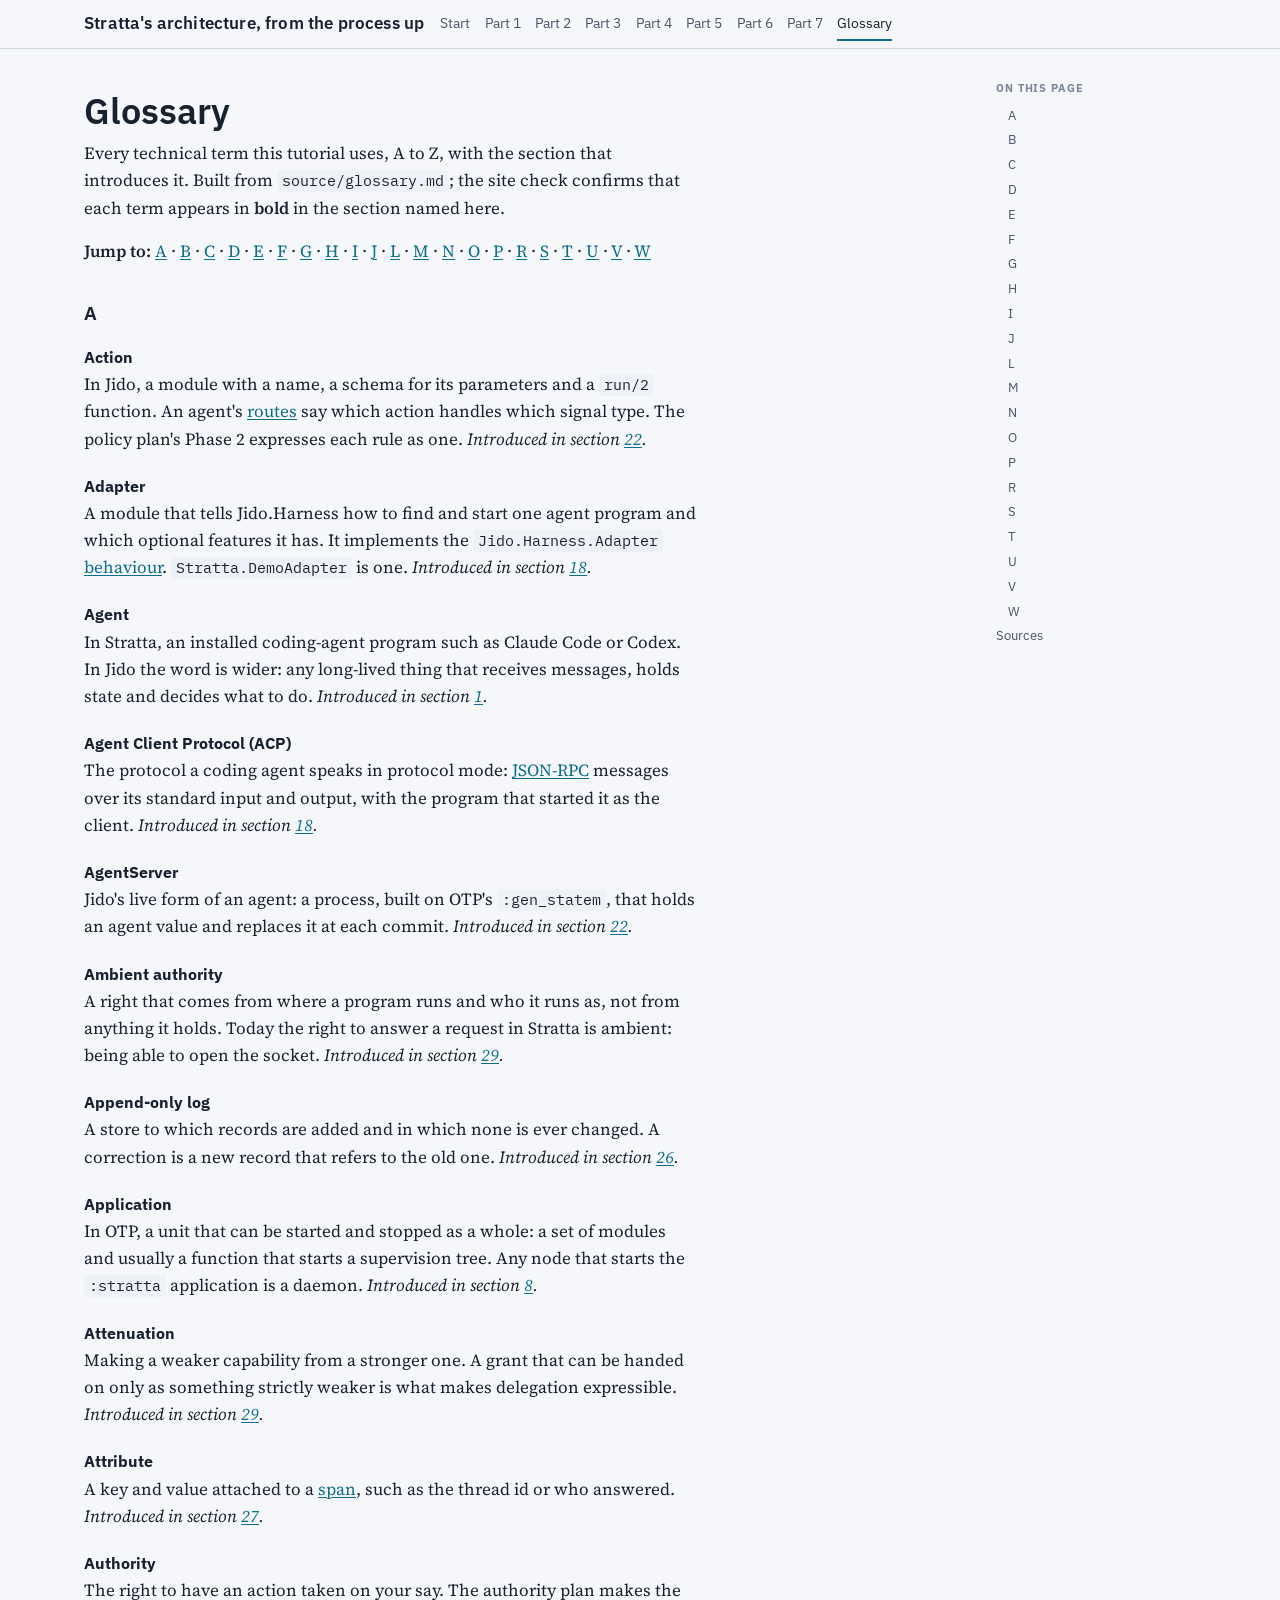
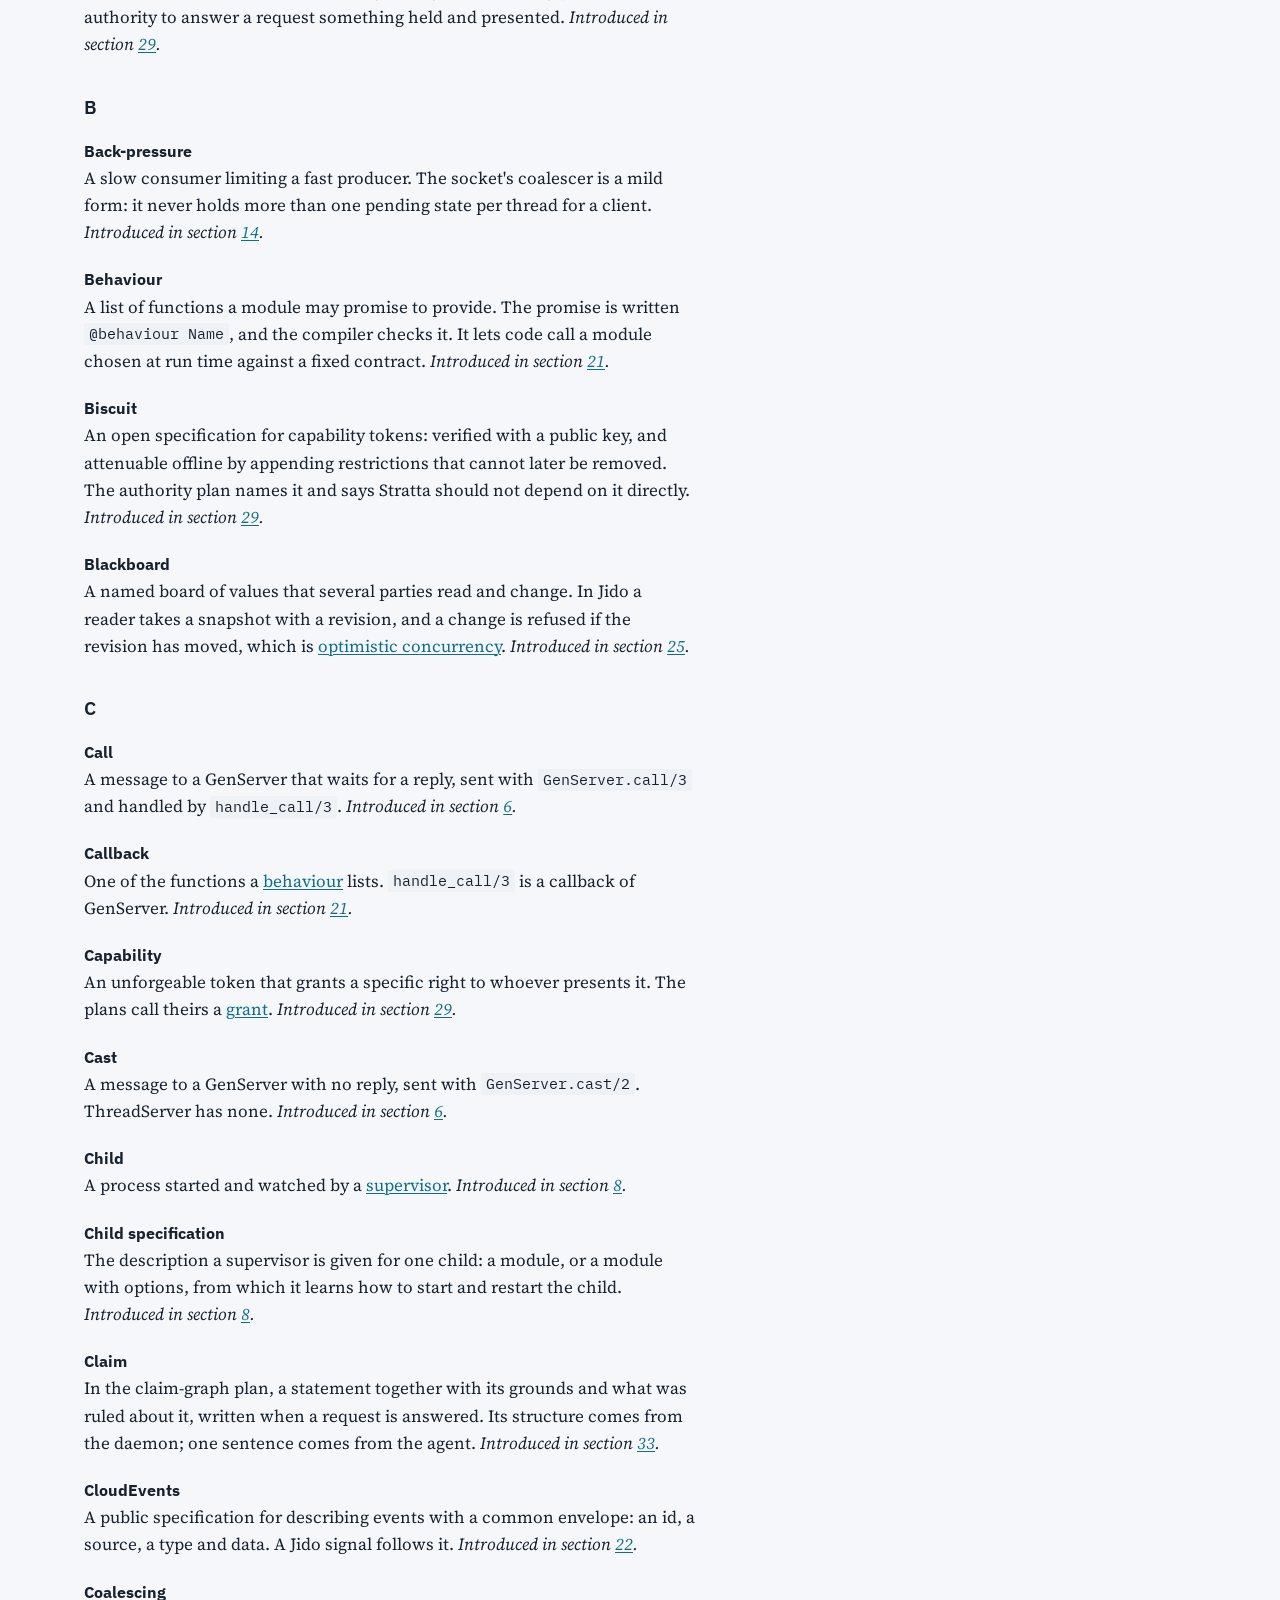
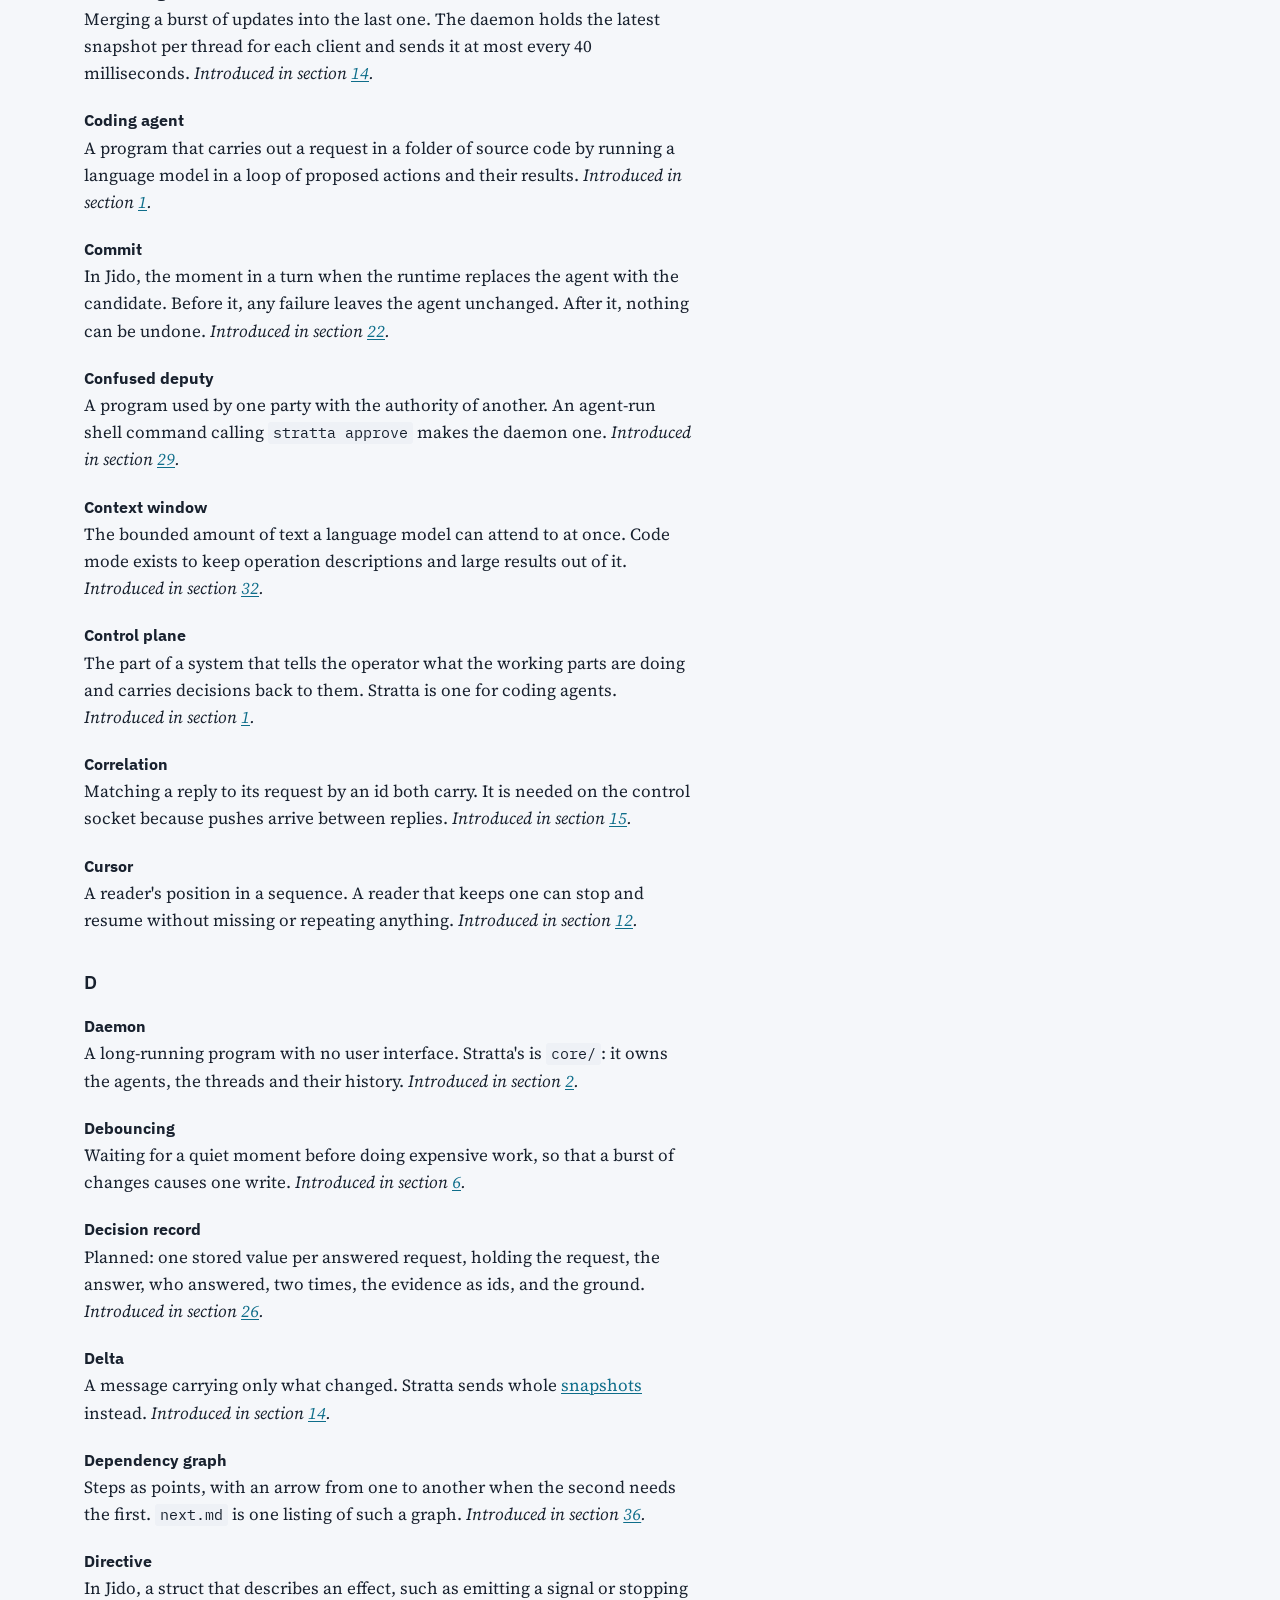
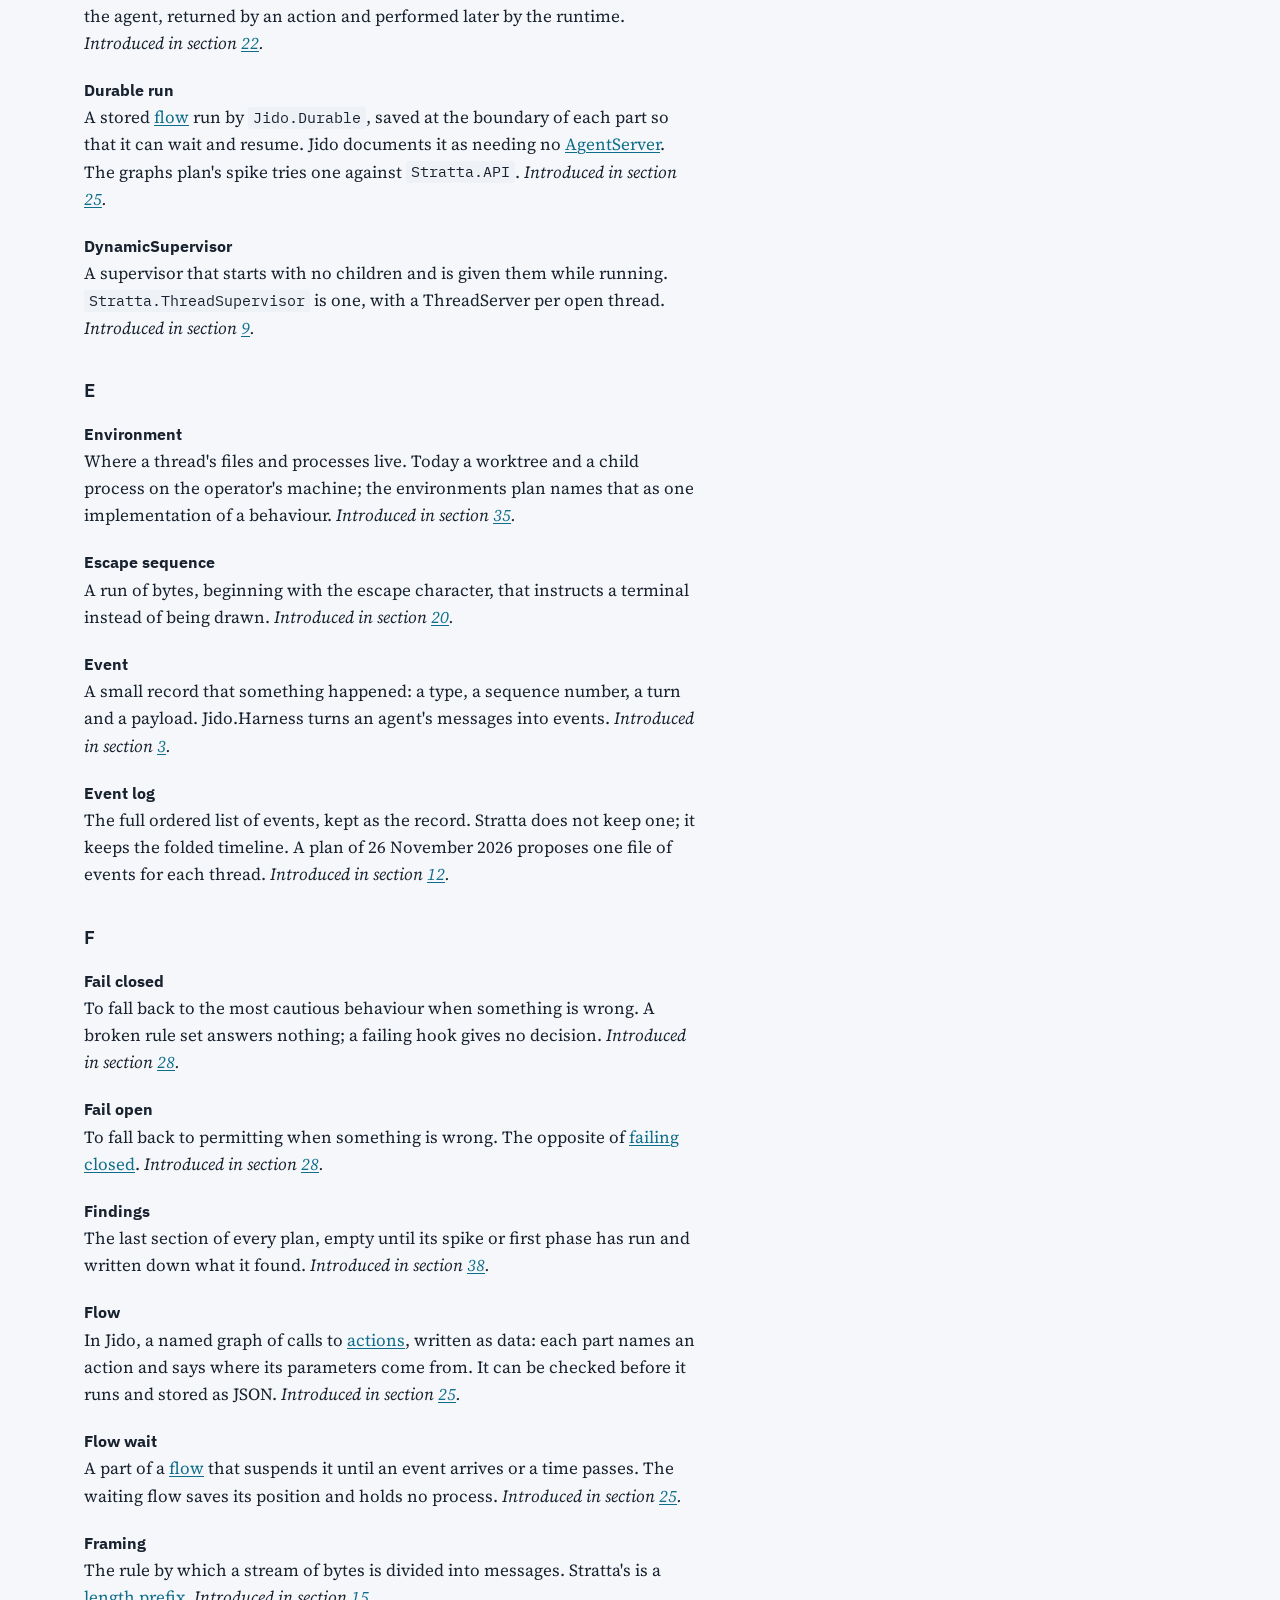
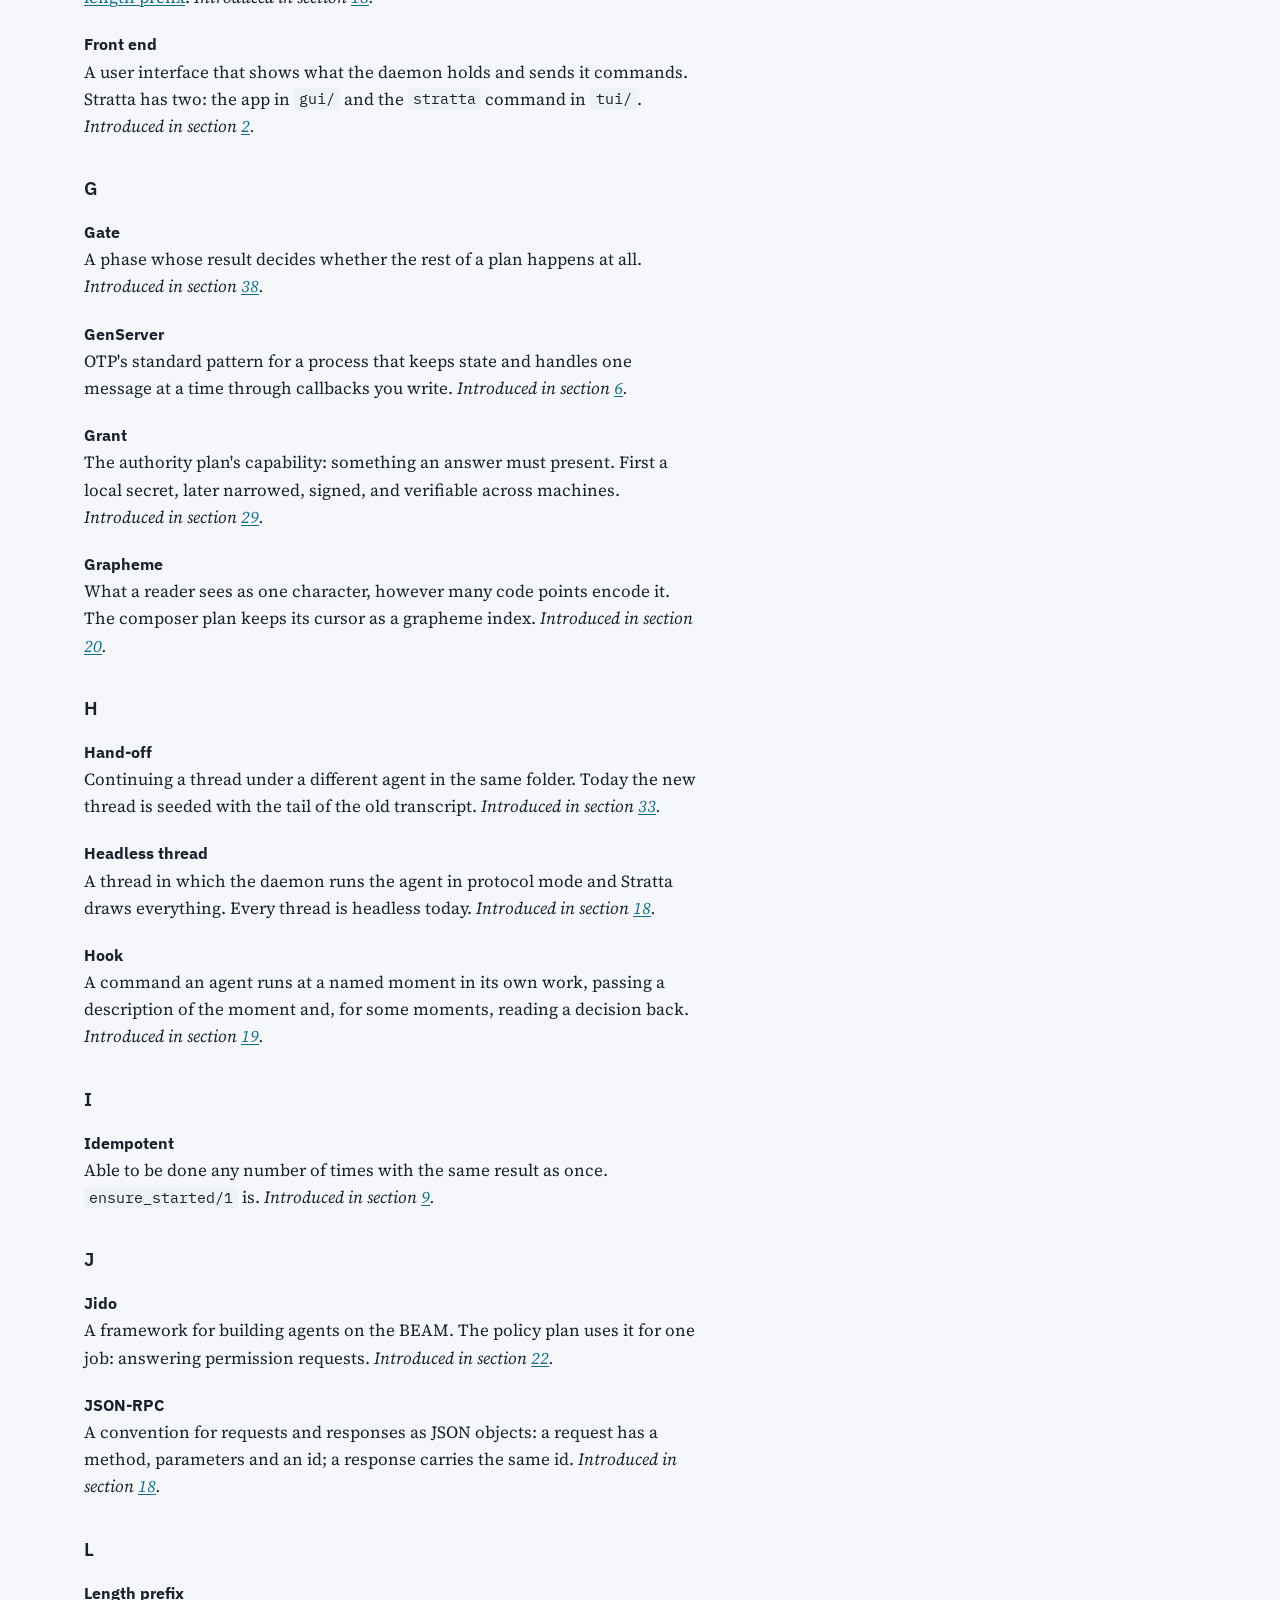
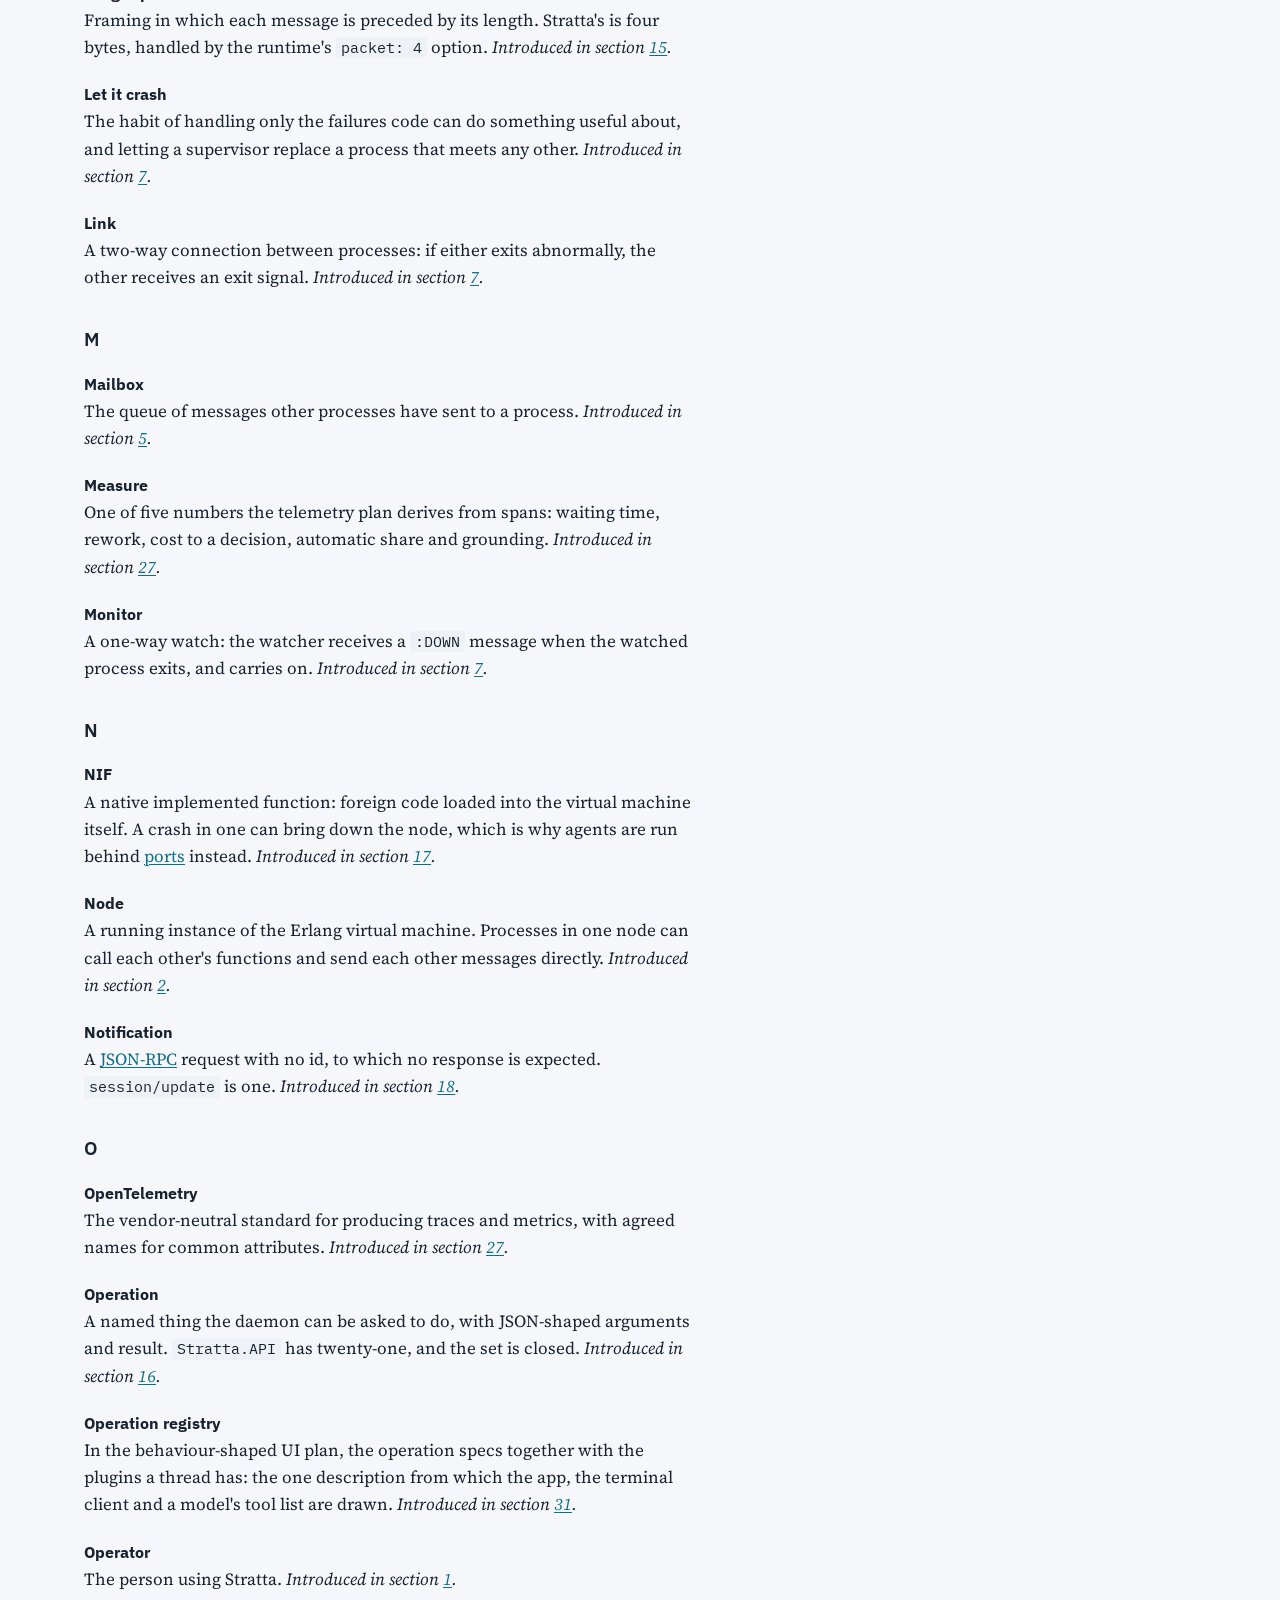
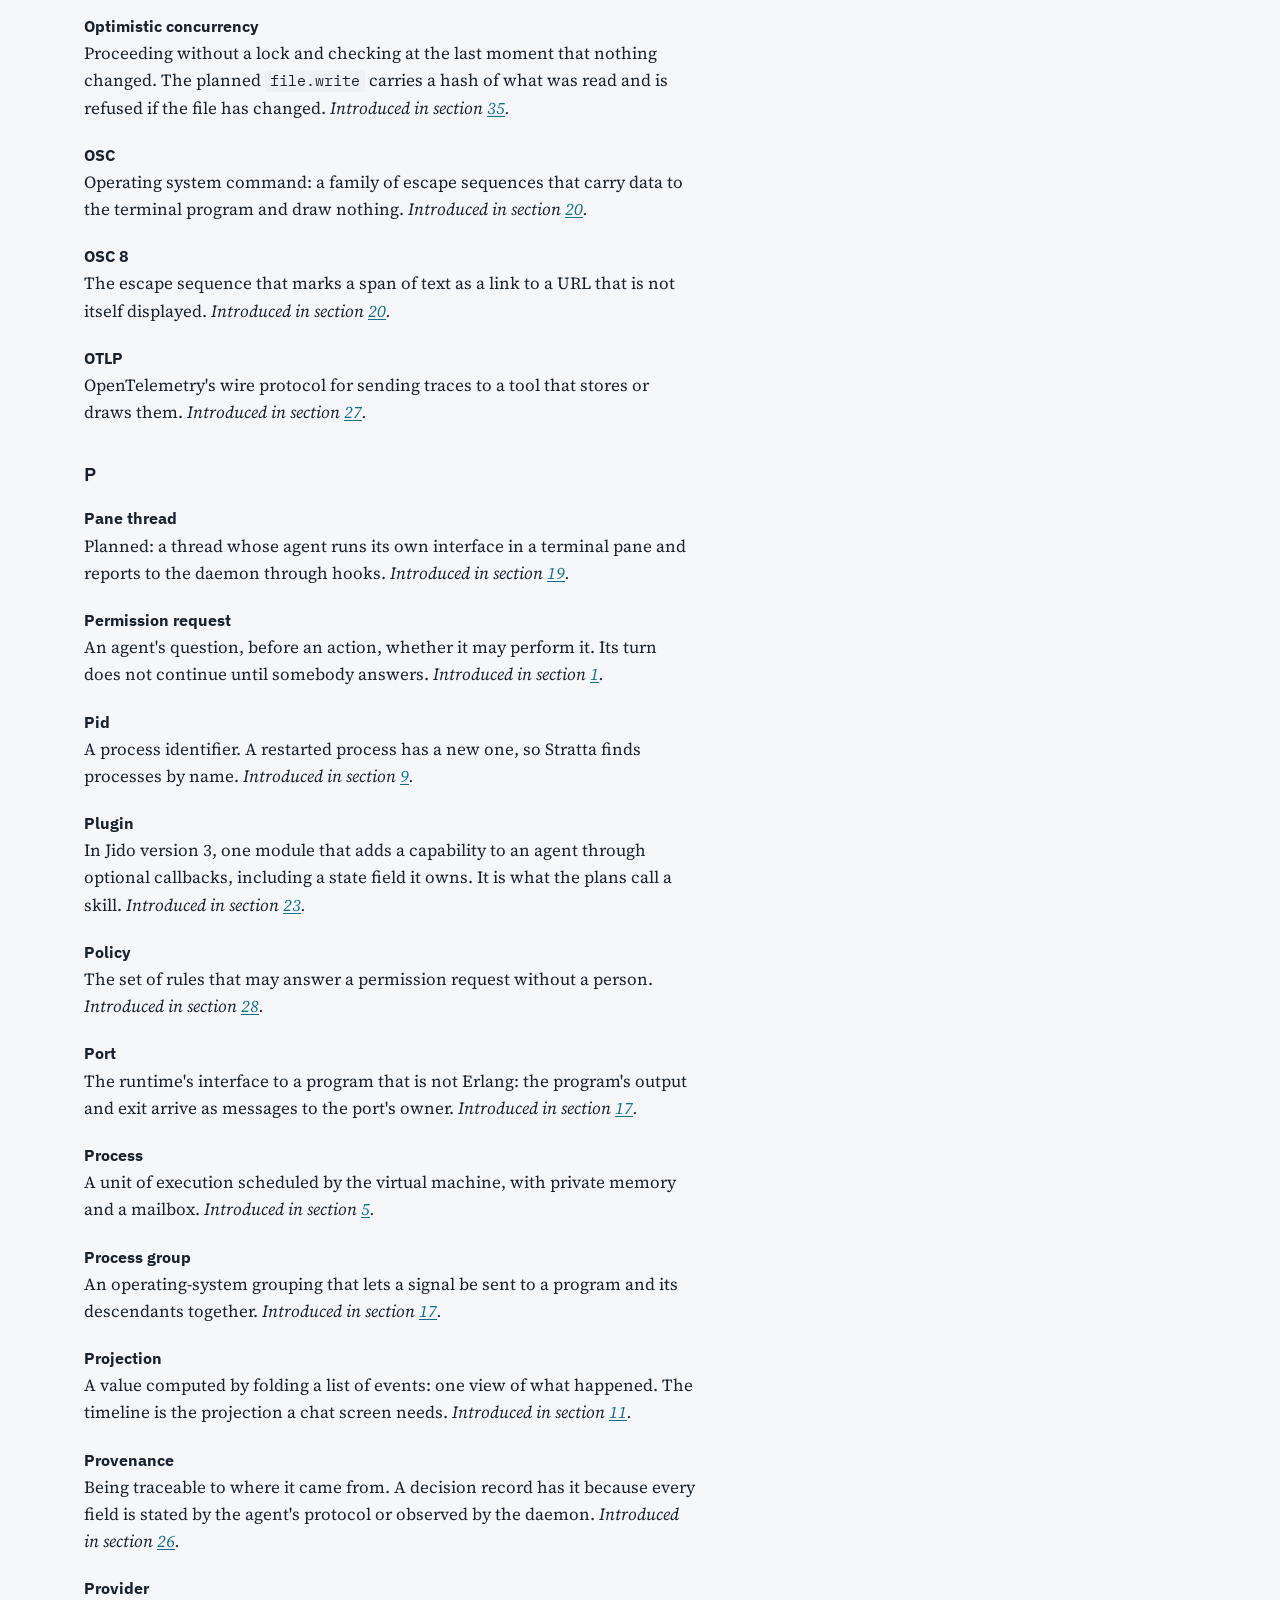
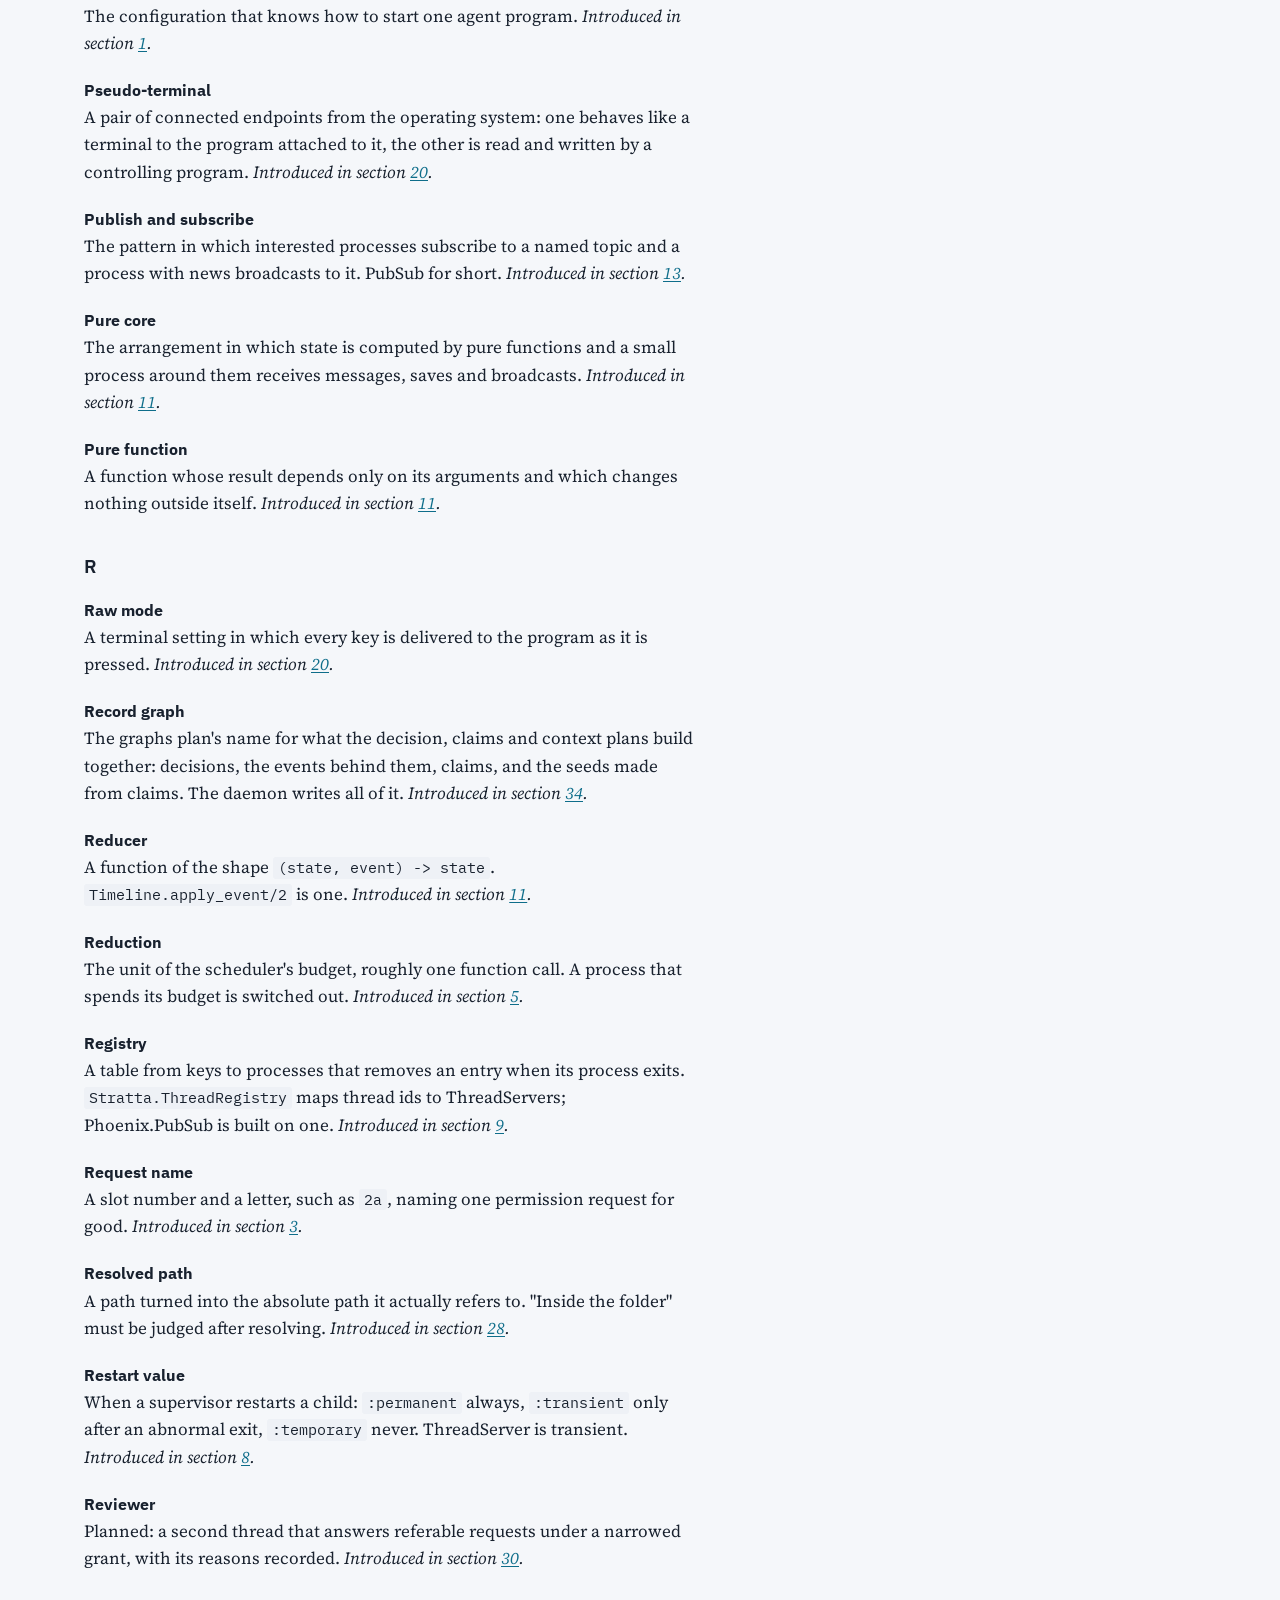
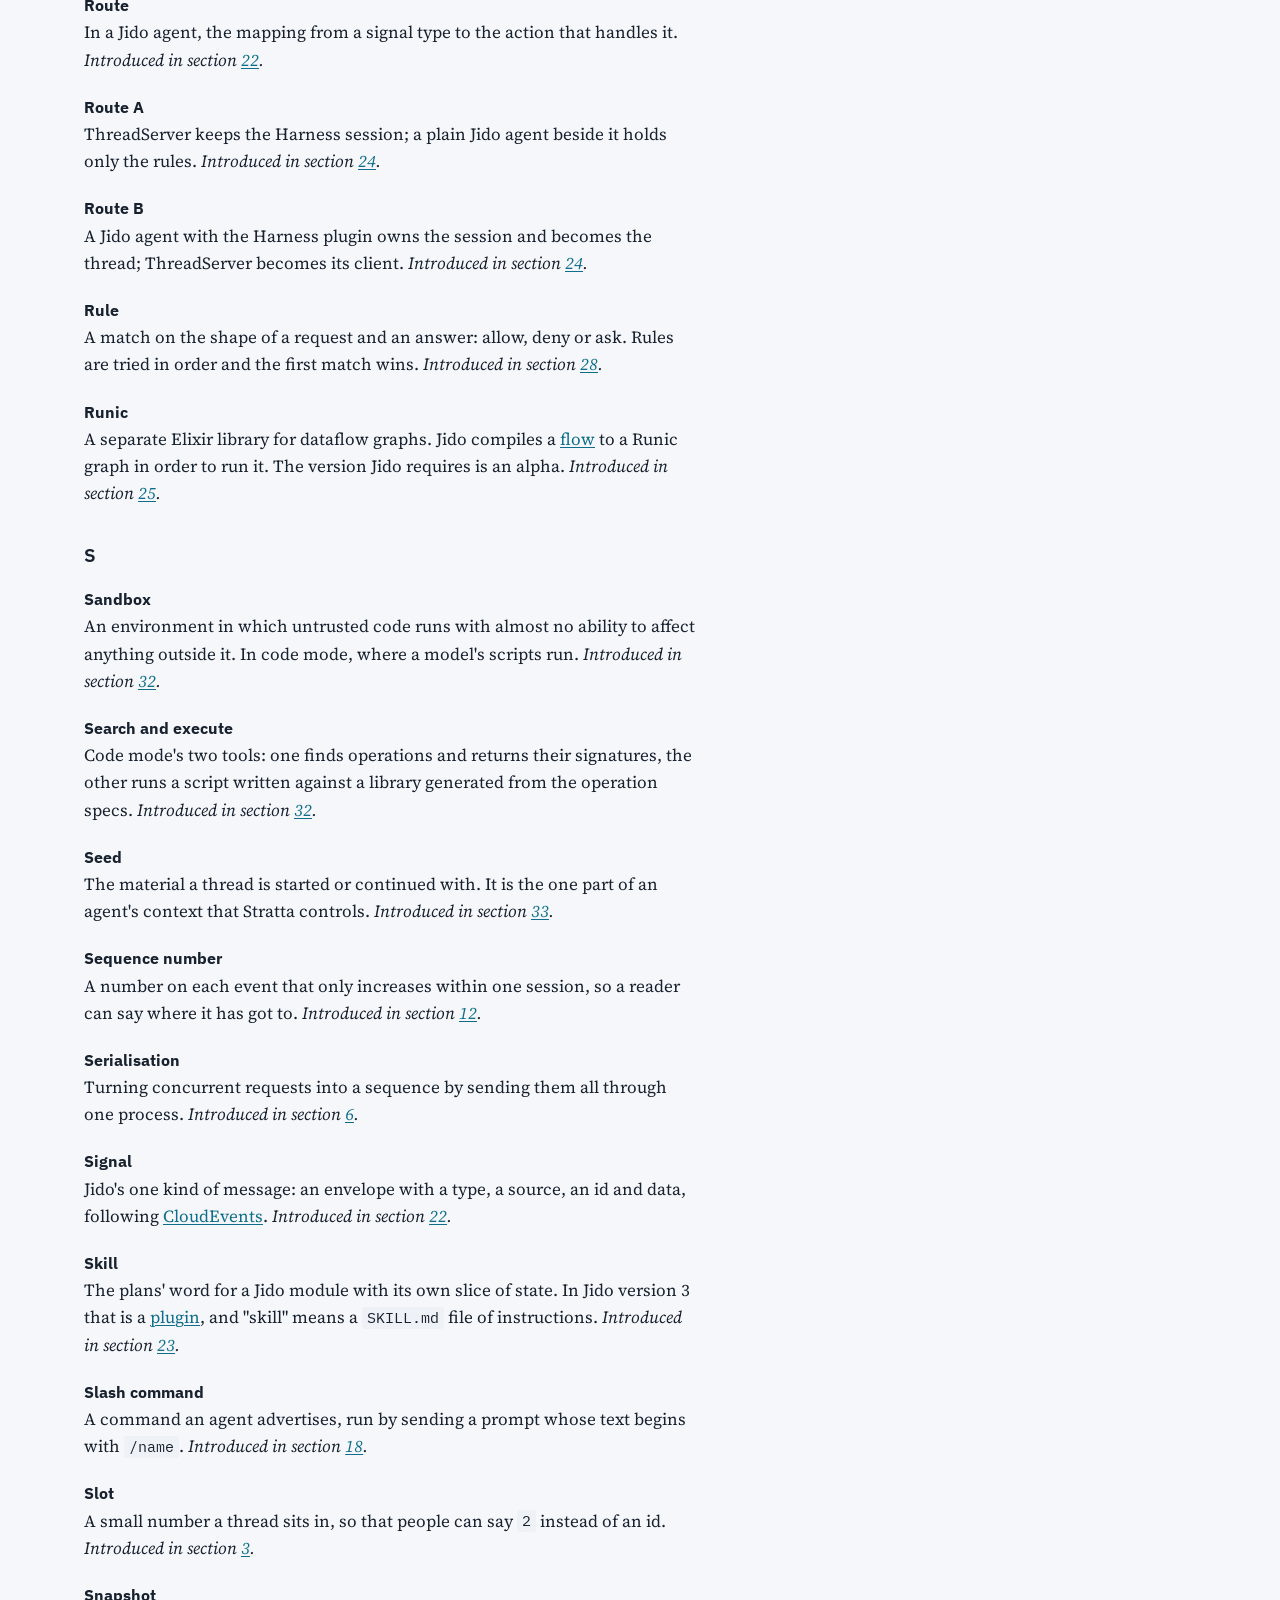
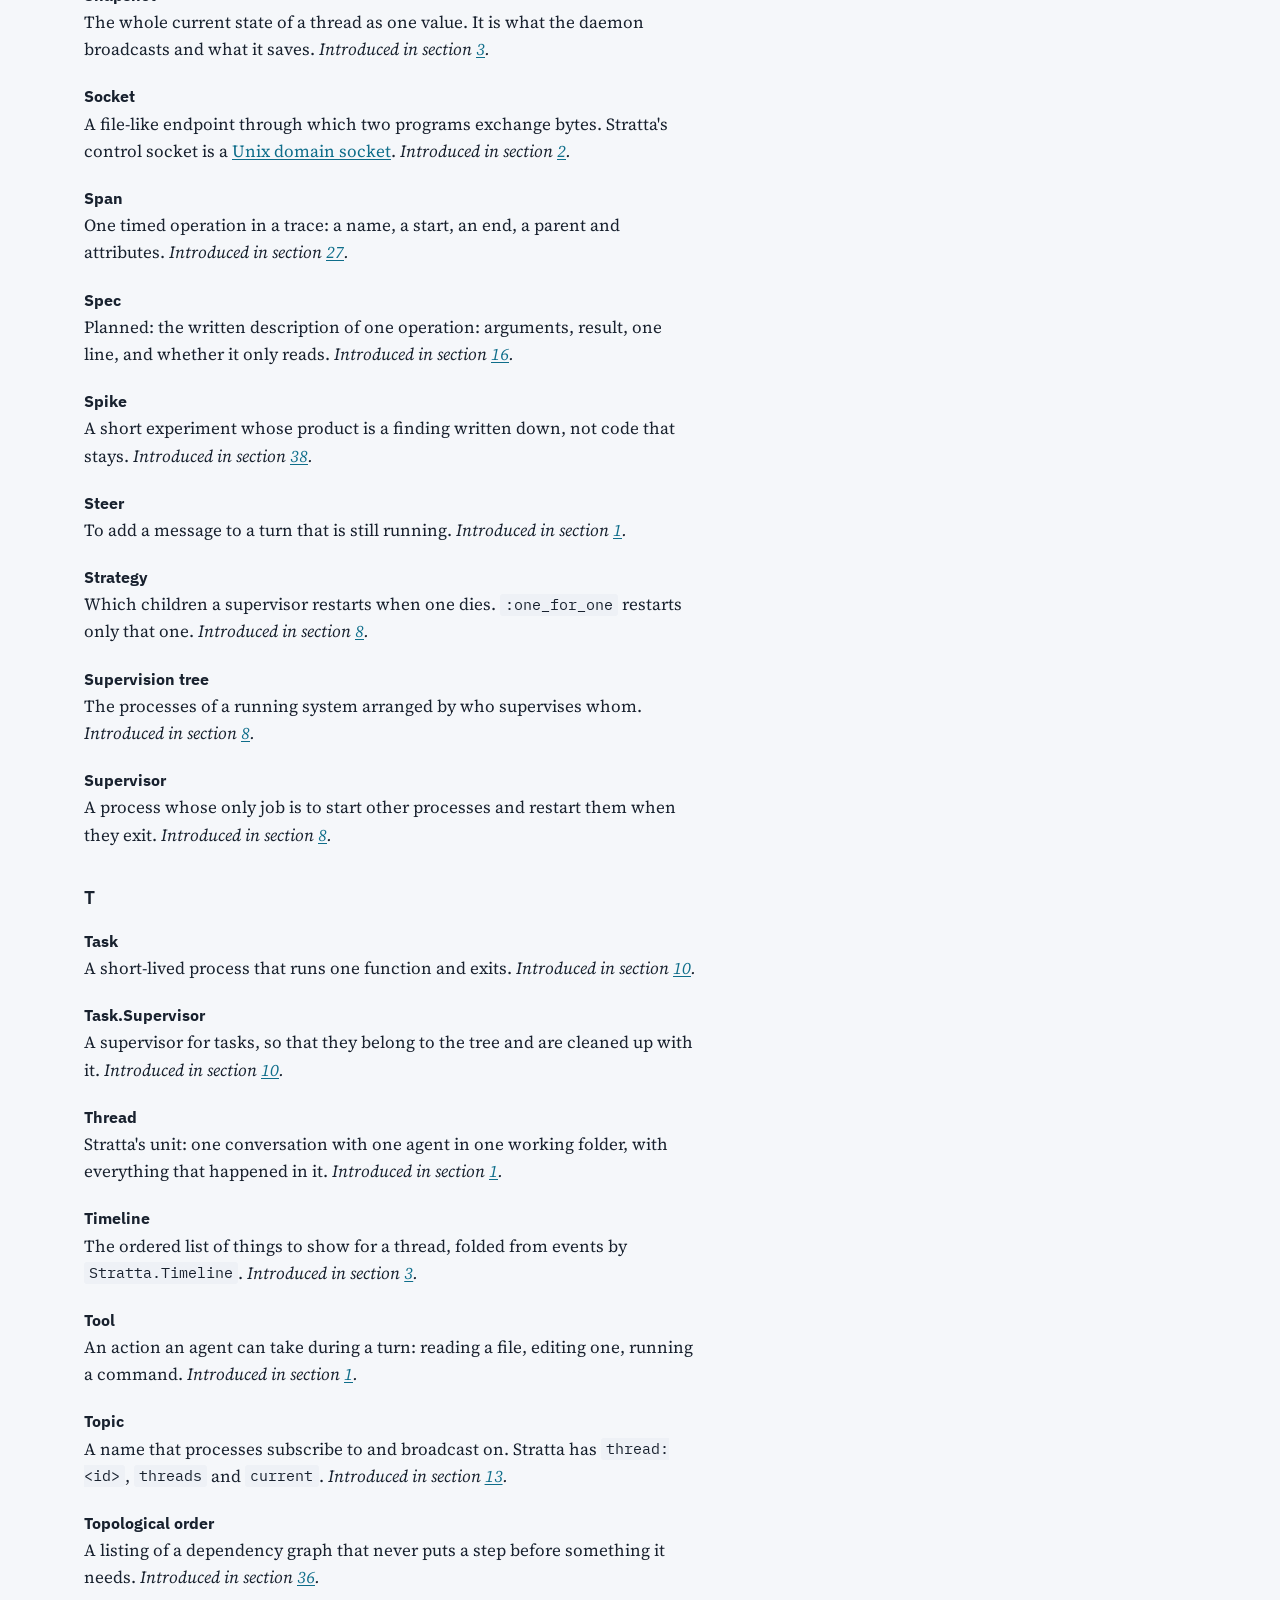
==== md/docs/tutorial/glossary.html @ 644cb130 "The tutorial moves into the repository; each step in next.md links to what to read first md/docs/tut" ====
<!doctype html>
<html lang="en">
<head>
<meta charset="utf-8">
<meta name="viewport" content="width=device-width, initial-scale=1, viewport-fit=cover">
<title>Glossary · Stratta architecture tutorial</title>
<link rel="preconnect" href="https://fonts.googleapis.com">
<link rel="stylesheet" href="https://fonts.googleapis.com/css2?family=IBM+Plex+Sans:wght@400;600&family=IBM+Plex+Mono:wght@400;600&family=Source+Serif+4:ital,opsz,wght@0,8..60,400;0,8..60,600;1,8..60,400&display=swap">
<link rel="stylesheet" href="assets/style.css">
</head>
<body>
<header class="topbar"><div class="topbar-inner"><a class="brand" href="index.html"><span class="brand-long">Stratta's architecture, from the process up</span><span class="brand-short">Stratta architecture</span></a><nav aria-label="Parts"><a href="index.html">Start</a><a href="part1.html">Part 1</a><a href="part2.html">Part 2</a><a href="part3.html">Part 3</a><a href="part4.html">Part 4</a><a href="part5.html">Part 5</a><a href="part6.html">Part 6</a><a href="part7.html">Part 7</a><a href="glossary.html" aria-current="page">Glossary</a></nav></div></header>
<div class="page">
<main class="prose">
<h1 id="glossary">Glossary</h1>
<p>Every technical term this tutorial uses, A to Z, with the section that introduces it. Built from <code>source/glossary.md</code>; the site check confirms that each term appears in <strong>bold</strong> in the section named here.</p>
<p><strong>Jump to:</strong> <a href="glossary.html#gl-a">A</a> · <a href="glossary.html#gl-b">B</a> · <a href="glossary.html#gl-c">C</a> · <a href="glossary.html#gl-d">D</a> · <a href="glossary.html#gl-e">E</a> · <a href="glossary.html#gl-f">F</a> · <a href="glossary.html#gl-g">G</a> · <a href="glossary.html#gl-h">H</a> · <a href="glossary.html#gl-i">I</a> · <a href="glossary.html#gl-j">J</a> · <a href="glossary.html#gl-l">L</a> · <a href="glossary.html#gl-m">M</a> · <a href="glossary.html#gl-n">N</a> · <a href="glossary.html#gl-o">O</a> · <a href="glossary.html#gl-p">P</a> · <a href="glossary.html#gl-r">R</a> · <a href="glossary.html#gl-s">S</a> · <a href="glossary.html#gl-t">T</a> · <a href="glossary.html#gl-u">U</a> · <a href="glossary.html#gl-v">V</a> · <a href="glossary.html#gl-w">W</a></p>
<h3 id="gl-a" class="gl-letter">A</h3>
<h4 id="g-action">Action</h4>
<p>In Jido, a module with a name, a schema for its parameters and a <code>run/2</code> function. An agent's <a href="glossary.html#g-route">routes</a> say which action handles which signal type. The policy plan's Phase 2 expresses each rule as one. <em>Introduced in section <a href="part5.html#s22">22</a>.</em></p>
<h4 id="g-adapter">Adapter</h4>
<p>A module that tells Jido.Harness how to find and start one agent program and which optional features it has. It implements the <code>Jido.Harness.Adapter</code> <a href="glossary.html#g-behaviour">behaviour</a>. <code>Stratta.DemoAdapter</code> is one. <em>Introduced in section <a href="part4.html#s18">18</a>.</em></p>
<h4 id="g-agent">Agent</h4>
<p>In Stratta, an installed coding-agent program such as Claude Code or Codex. In Jido the word is wider: any long-lived thing that receives messages, holds state and decides what to do. <em>Introduced in section <a href="part1.html#s1">1</a>.</em></p>
<h4 id="g-agent-client-protocol-acp">Agent Client Protocol (ACP)</h4>
<p>The protocol a coding agent speaks in protocol mode: <a href="glossary.html#g-json-rpc">JSON-RPC</a> messages over its standard input and output, with the program that started it as the client. <em>Introduced in section <a href="part4.html#s18">18</a>.</em></p>
<h4 id="g-agentserver">AgentServer</h4>
<p>Jido's live form of an agent: a process, built on OTP's <code>:gen_statem</code>, that holds an agent value and replaces it at each commit. <em>Introduced in section <a href="part5.html#s22">22</a>.</em></p>
<h4 id="g-ambient-authority">Ambient authority</h4>
<p>A right that comes from where a program runs and who it runs as, not from anything it holds. Today the right to answer a request in Stratta is ambient: being able to open the socket. <em>Introduced in section <a href="part6.html#s29">29</a>.</em></p>
<h4 id="g-append-only-log">Append-only log</h4>
<p>A store to which records are added and in which none is ever changed. A correction is a new record that refers to the old one. <em>Introduced in section <a href="part6.html#s26">26</a>.</em></p>
<h4 id="g-application">Application</h4>
<p>In OTP, a unit that can be started and stopped as a whole: a set of modules and usually a function that starts a supervision tree. Any node that starts the <code>:stratta</code> application is a daemon. <em>Introduced in section <a href="part2.html#s8">8</a>.</em></p>
<h4 id="g-attenuation">Attenuation</h4>
<p>Making a weaker capability from a stronger one. A grant that can be handed on only as something strictly weaker is what makes delegation expressible. <em>Introduced in section <a href="part6.html#s29">29</a>.</em></p>
<h4 id="g-attribute">Attribute</h4>
<p>A key and value attached to a <a href="glossary.html#g-span">span</a>, such as the thread id or who answered. <em>Introduced in section <a href="part6.html#s27">27</a>.</em></p>
<h4 id="g-authority">Authority</h4>
<p>The right to have an action taken on your say. The authority plan makes the authority to answer a request something held and presented. <em>Introduced in section <a href="part6.html#s29">29</a>.</em></p>
<h3 id="gl-b" class="gl-letter">B</h3>
<h4 id="g-back-pressure">Back-pressure</h4>
<p>A slow consumer limiting a fast producer. The socket's coalescer is a mild form: it never holds more than one pending state per thread for a client. <em>Introduced in section <a href="part3.html#s14">14</a>.</em></p>
<h4 id="g-behaviour">Behaviour</h4>
<p>A list of functions a module may promise to provide. The promise is written <code>@behaviour Name</code>, and the compiler checks it. It lets code call a module chosen at run time against a fixed contract. <em>Introduced in section <a href="part5.html#s21">21</a>.</em></p>
<h4 id="g-biscuit">Biscuit</h4>
<p>An open specification for capability tokens: verified with a public key, and attenuable offline by appending restrictions that cannot later be removed. The authority plan names it and says Stratta should not depend on it directly. <em>Introduced in section <a href="part6.html#s29">29</a>.</em></p>
<h4 id="g-blackboard">Blackboard</h4>
<p>A named board of values that several parties read and change. In Jido a reader takes a snapshot with a revision, and a change is refused if the revision has moved, which is <a href="glossary.html#g-optimistic-concurrency">optimistic concurrency</a>. <em>Introduced in section <a href="part5.html#s25">25</a>.</em></p>
<h3 id="gl-c" class="gl-letter">C</h3>
<h4 id="g-call">Call</h4>
<p>A message to a GenServer that waits for a reply, sent with <code>GenServer.call/3</code> and handled by <code>handle_call/3</code>. <em>Introduced in section <a href="part2.html#s6">6</a>.</em></p>
<h4 id="g-callback">Callback</h4>
<p>One of the functions a <a href="glossary.html#g-behaviour">behaviour</a> lists. <code>handle_call/3</code> is a callback of GenServer. <em>Introduced in section <a href="part5.html#s21">21</a>.</em></p>
<h4 id="g-capability">Capability</h4>
<p>An unforgeable token that grants a specific right to whoever presents it. The plans call theirs a <a href="glossary.html#g-grant">grant</a>. <em>Introduced in section <a href="part6.html#s29">29</a>.</em></p>
<h4 id="g-cast">Cast</h4>
<p>A message to a GenServer with no reply, sent with <code>GenServer.cast/2</code>. ThreadServer has none. <em>Introduced in section <a href="part2.html#s6">6</a>.</em></p>
<h4 id="g-child">Child</h4>
<p>A process started and watched by a <a href="glossary.html#g-supervisor">supervisor</a>. <em>Introduced in section <a href="part2.html#s8">8</a>.</em></p>
<h4 id="g-child-specification">Child specification</h4>
<p>The description a supervisor is given for one child: a module, or a module with options, from which it learns how to start and restart the child. <em>Introduced in section <a href="part2.html#s8">8</a>.</em></p>
<h4 id="g-claim">Claim</h4>
<p>In the claim-graph plan, a statement together with its grounds and what was ruled about it, written when a request is answered. Its structure comes from the daemon; one sentence comes from the agent. <em>Introduced in section <a href="part6.html#s33">33</a>.</em></p>
<h4 id="g-cloudevents">CloudEvents</h4>
<p>A public specification for describing events with a common envelope: an id, a source, a type and data. A Jido signal follows it. <em>Introduced in section <a href="part5.html#s22">22</a>.</em></p>
<h4 id="g-coalescing">Coalescing</h4>
<p>Merging a burst of updates into the last one. The daemon holds the latest snapshot per thread for each client and sends it at most every 40 milliseconds. <em>Introduced in section <a href="part3.html#s14">14</a>.</em></p>
<h4 id="g-coding-agent">Coding agent</h4>
<p>A program that carries out a request in a folder of source code by running a language model in a loop of proposed actions and their results. <em>Introduced in section <a href="part1.html#s1">1</a>.</em></p>
<h4 id="g-commit">Commit</h4>
<p>In Jido, the moment in a turn when the runtime replaces the agent with the candidate. Before it, any failure leaves the agent unchanged. After it, nothing can be undone. <em>Introduced in section <a href="part5.html#s22">22</a>.</em></p>
<h4 id="g-confused-deputy">Confused deputy</h4>
<p>A program used by one party with the authority of another. An agent-run shell command calling <code>stratta approve</code> makes the daemon one. <em>Introduced in section <a href="part6.html#s29">29</a>.</em></p>
<h4 id="g-context-window">Context window</h4>
<p>The bounded amount of text a language model can attend to at once. Code mode exists to keep operation descriptions and large results out of it. <em>Introduced in section <a href="part6.html#s32">32</a>.</em></p>
<h4 id="g-control-plane">Control plane</h4>
<p>The part of a system that tells the operator what the working parts are doing and carries decisions back to them. Stratta is one for coding agents. <em>Introduced in section <a href="part1.html#s1">1</a>.</em></p>
<h4 id="g-correlation">Correlation</h4>
<p>Matching a reply to its request by an id both carry. It is needed on the control socket because pushes arrive between replies. <em>Introduced in section <a href="part4.html#s15">15</a>.</em></p>
<h4 id="g-cursor">Cursor</h4>
<p>A reader's position in a sequence. A reader that keeps one can stop and resume without missing or repeating anything. <em>Introduced in section <a href="part3.html#s12">12</a>.</em></p>
<h3 id="gl-d" class="gl-letter">D</h3>
<h4 id="g-daemon">Daemon</h4>
<p>A long-running program with no user interface. Stratta's is <code>core/</code>: it owns the agents, the threads and their history. <em>Introduced in section <a href="part1.html#s2">2</a>.</em></p>
<h4 id="g-debouncing">Debouncing</h4>
<p>Waiting for a quiet moment before doing expensive work, so that a burst of changes causes one write. <em>Introduced in section <a href="part2.html#s6">6</a>.</em></p>
<h4 id="g-decision-record">Decision record</h4>
<p>Planned: one stored value per answered request, holding the request, the answer, who answered, two times, the evidence as ids, and the ground. <em>Introduced in section <a href="part6.html#s26">26</a>.</em></p>
<h4 id="g-delta">Delta</h4>
<p>A message carrying only what changed. Stratta sends whole <a href="glossary.html#g-snapshot">snapshots</a> instead. <em>Introduced in section <a href="part3.html#s14">14</a>.</em></p>
<h4 id="g-dependency-graph">Dependency graph</h4>
<p>Steps as points, with an arrow from one to another when the second needs the first. <code>next.md</code> is one listing of such a graph. <em>Introduced in section <a href="part7.html#s36">36</a>.</em></p>
<h4 id="g-directive">Directive</h4>
<p>In Jido, a struct that describes an effect, such as emitting a signal or stopping the agent, returned by an action and performed later by the runtime. <em>Introduced in section <a href="part5.html#s22">22</a>.</em></p>
<h4 id="g-durable-run">Durable run</h4>
<p>A stored <a href="glossary.html#g-flow">flow</a> run by <code>Jido.Durable</code>, saved at the boundary of each part so that it can wait and resume. Jido documents it as needing no <a href="glossary.html#g-agentserver">AgentServer</a>. The graphs plan's spike tries one against <code>Stratta.API</code>. <em>Introduced in section <a href="part5.html#s25">25</a>.</em></p>
<h4 id="g-dynamicsupervisor">DynamicSupervisor</h4>
<p>A supervisor that starts with no children and is given them while running. <code>Stratta.ThreadSupervisor</code> is one, with a ThreadServer per open thread. <em>Introduced in section <a href="part2.html#s9">9</a>.</em></p>
<h3 id="gl-e" class="gl-letter">E</h3>
<h4 id="g-environment">Environment</h4>
<p>Where a thread's files and processes live. Today a worktree and a child process on the operator's machine; the environments plan names that as one implementation of a behaviour. <em>Introduced in section <a href="part6.html#s35">35</a>.</em></p>
<h4 id="g-escape-sequence">Escape sequence</h4>
<p>A run of bytes, beginning with the escape character, that instructs a terminal instead of being drawn. <em>Introduced in section <a href="part4.html#s20">20</a>.</em></p>
<h4 id="g-event">Event</h4>
<p>A small record that something happened: a type, a sequence number, a turn and a payload. Jido.Harness turns an agent's messages into events. <em>Introduced in section <a href="part1.html#s3">3</a>.</em></p>
<h4 id="g-event-log">Event log</h4>
<p>The full ordered list of events, kept as the record. Stratta does not keep one; it keeps the folded timeline. A plan of 26 November 2026 proposes one file of events for each thread. <em>Introduced in section <a href="part3.html#s12">12</a>.</em></p>
<h3 id="gl-f" class="gl-letter">F</h3>
<h4 id="g-fail-closed">Fail closed</h4>
<p>To fall back to the most cautious behaviour when something is wrong. A broken rule set answers nothing; a failing hook gives no decision. <em>Introduced in section <a href="part6.html#s28">28</a>.</em></p>
<h4 id="g-fail-open">Fail open</h4>
<p>To fall back to permitting when something is wrong. The opposite of <a href="glossary.html#g-fail-closed">failing closed</a>. <em>Introduced in section <a href="part6.html#s28">28</a>.</em></p>
<h4 id="g-findings">Findings</h4>
<p>The last section of every plan, empty until its spike or first phase has run and written down what it found. <em>Introduced in section <a href="part7.html#s38">38</a>.</em></p>
<h4 id="g-flow">Flow</h4>
<p>In Jido, a named graph of calls to <a href="glossary.html#g-action">actions</a>, written as data: each part names an action and says where its parameters come from. It can be checked before it runs and stored as JSON. <em>Introduced in section <a href="part5.html#s25">25</a>.</em></p>
<h4 id="g-flow-wait">Flow wait</h4>
<p>A part of a <a href="glossary.html#g-flow">flow</a> that suspends it until an event arrives or a time passes. The waiting flow saves its position and holds no process. <em>Introduced in section <a href="part5.html#s25">25</a>.</em></p>
<h4 id="g-framing">Framing</h4>
<p>The rule by which a stream of bytes is divided into messages. Stratta's is a <a href="glossary.html#g-length-prefix">length prefix</a>. <em>Introduced in section <a href="part4.html#s15">15</a>.</em></p>
<h4 id="g-front-end">Front end</h4>
<p>A user interface that shows what the daemon holds and sends it commands. Stratta has two: the app in <code>gui/</code> and the <code>stratta</code> command in <code>tui/</code>. <em>Introduced in section <a href="part1.html#s2">2</a>.</em></p>
<h3 id="gl-g" class="gl-letter">G</h3>
<h4 id="g-gate">Gate</h4>
<p>A phase whose result decides whether the rest of a plan happens at all. <em>Introduced in section <a href="part7.html#s38">38</a>.</em></p>
<h4 id="g-genserver">GenServer</h4>
<p>OTP's standard pattern for a process that keeps state and handles one message at a time through callbacks you write. <em>Introduced in section <a href="part2.html#s6">6</a>.</em></p>
<h4 id="g-grant">Grant</h4>
<p>The authority plan's capability: something an answer must present. First a local secret, later narrowed, signed, and verifiable across machines. <em>Introduced in section <a href="part6.html#s29">29</a>.</em></p>
<h4 id="g-grapheme">Grapheme</h4>
<p>What a reader sees as one character, however many code points encode it. The composer plan keeps its cursor as a grapheme index. <em>Introduced in section <a href="part4.html#s20">20</a>.</em></p>
<h3 id="gl-h" class="gl-letter">H</h3>
<h4 id="g-hand-off">Hand-off</h4>
<p>Continuing a thread under a different agent in the same folder. Today the new thread is seeded with the tail of the old transcript. <em>Introduced in section <a href="part6.html#s33">33</a>.</em></p>
<h4 id="g-headless-thread">Headless thread</h4>
<p>A thread in which the daemon runs the agent in protocol mode and Stratta draws everything. Every thread is headless today. <em>Introduced in section <a href="part4.html#s18">18</a>.</em></p>
<h4 id="g-hook">Hook</h4>
<p>A command an agent runs at a named moment in its own work, passing a description of the moment and, for some moments, reading a decision back. <em>Introduced in section <a href="part4.html#s19">19</a>.</em></p>
<h3 id="gl-i" class="gl-letter">I</h3>
<h4 id="g-idempotent">Idempotent</h4>
<p>Able to be done any number of times with the same result as once. <code>ensure_started/1</code> is. <em>Introduced in section <a href="part2.html#s9">9</a>.</em></p>
<h3 id="gl-j" class="gl-letter">J</h3>
<h4 id="g-jido">Jido</h4>
<p>A framework for building agents on the BEAM. The policy plan uses it for one job: answering permission requests. <em>Introduced in section <a href="part5.html#s22">22</a>.</em></p>
<h4 id="g-json-rpc">JSON-RPC</h4>
<p>A convention for requests and responses as JSON objects: a request has a method, parameters and an id; a response carries the same id. <em>Introduced in section <a href="part4.html#s18">18</a>.</em></p>
<h3 id="gl-l" class="gl-letter">L</h3>
<h4 id="g-length-prefix">Length prefix</h4>
<p>Framing in which each message is preceded by its length. Stratta's is four bytes, handled by the runtime's <code>packet: 4</code> option. <em>Introduced in section <a href="part4.html#s15">15</a>.</em></p>
<h4 id="g-let-it-crash">Let it crash</h4>
<p>The habit of handling only the failures code can do something useful about, and letting a supervisor replace a process that meets any other. <em>Introduced in section <a href="part2.html#s7">7</a>.</em></p>
<h4 id="g-link">Link</h4>
<p>A two-way connection between processes: if either exits abnormally, the other receives an exit signal. <em>Introduced in section <a href="part2.html#s7">7</a>.</em></p>
<h3 id="gl-m" class="gl-letter">M</h3>
<h4 id="g-mailbox">Mailbox</h4>
<p>The queue of messages other processes have sent to a process. <em>Introduced in section <a href="part2.html#s5">5</a>.</em></p>
<h4 id="g-measure">Measure</h4>
<p>One of five numbers the telemetry plan derives from spans: waiting time, rework, cost to a decision, automatic share and grounding. <em>Introduced in section <a href="part6.html#s27">27</a>.</em></p>
<h4 id="g-monitor">Monitor</h4>
<p>A one-way watch: the watcher receives a <code>:DOWN</code> message when the watched process exits, and carries on. <em>Introduced in section <a href="part2.html#s7">7</a>.</em></p>
<h3 id="gl-n" class="gl-letter">N</h3>
<h4 id="g-nif">NIF</h4>
<p>A native implemented function: foreign code loaded into the virtual machine itself. A crash in one can bring down the node, which is why agents are run behind <a href="glossary.html#g-port">ports</a> instead. <em>Introduced in section <a href="part4.html#s17">17</a>.</em></p>
<h4 id="g-node">Node</h4>
<p>A running instance of the Erlang virtual machine. Processes in one node can call each other's functions and send each other messages directly. <em>Introduced in section <a href="part1.html#s2">2</a>.</em></p>
<h4 id="g-notification">Notification</h4>
<p>A <a href="glossary.html#g-json-rpc">JSON-RPC</a> request with no id, to which no response is expected. <code>session/update</code> is one. <em>Introduced in section <a href="part4.html#s18">18</a>.</em></p>
<h3 id="gl-o" class="gl-letter">O</h3>
<h4 id="g-opentelemetry">OpenTelemetry</h4>
<p>The vendor-neutral standard for producing traces and metrics, with agreed names for common attributes. <em>Introduced in section <a href="part6.html#s27">27</a>.</em></p>
<h4 id="g-operation">Operation</h4>
<p>A named thing the daemon can be asked to do, with JSON-shaped arguments and result. <code>Stratta.API</code> has twenty-one, and the set is closed. <em>Introduced in section <a href="part4.html#s16">16</a>.</em></p>
<h4 id="g-operation-registry">Operation registry</h4>
<p>In the behaviour-shaped UI plan, the operation specs together with the plugins a thread has: the one description from which the app, the terminal client and a model's tool list are drawn. <em>Introduced in section <a href="part6.html#s31">31</a>.</em></p>
<h4 id="g-operator">Operator</h4>
<p>The person using Stratta. <em>Introduced in section <a href="part1.html#s1">1</a>.</em></p>
<h4 id="g-optimistic-concurrency">Optimistic concurrency</h4>
<p>Proceeding without a lock and checking at the last moment that nothing changed. The planned <code>file.write</code> carries a hash of what was read and is refused if the file has changed. <em>Introduced in section <a href="part6.html#s35">35</a>.</em></p>
<h4 id="g-osc">OSC</h4>
<p>Operating system command: a family of escape sequences that carry data to the terminal program and draw nothing. <em>Introduced in section <a href="part4.html#s20">20</a>.</em></p>
<h4 id="g-osc-8">OSC 8</h4>
<p>The escape sequence that marks a span of text as a link to a URL that is not itself displayed. <em>Introduced in section <a href="part4.html#s20">20</a>.</em></p>
<h4 id="g-otlp">OTLP</h4>
<p>OpenTelemetry's wire protocol for sending traces to a tool that stores or draws them. <em>Introduced in section <a href="part6.html#s27">27</a>.</em></p>
<h3 id="gl-p" class="gl-letter">P</h3>
<h4 id="g-pane-thread">Pane thread</h4>
<p>Planned: a thread whose agent runs its own interface in a terminal pane and reports to the daemon through hooks. <em>Introduced in section <a href="part4.html#s19">19</a>.</em></p>
<h4 id="g-permission-request">Permission request</h4>
<p>An agent's question, before an action, whether it may perform it. Its turn does not continue until somebody answers. <em>Introduced in section <a href="part1.html#s1">1</a>.</em></p>
<h4 id="g-pid">Pid</h4>
<p>A process identifier. A restarted process has a new one, so Stratta finds processes by name. <em>Introduced in section <a href="part2.html#s9">9</a>.</em></p>
<h4 id="g-plugin">Plugin</h4>
<p>In Jido version 3, one module that adds a capability to an agent through optional callbacks, including a state field it owns. It is what the plans call a skill. <em>Introduced in section <a href="part5.html#s23">23</a>.</em></p>
<h4 id="g-policy">Policy</h4>
<p>The set of rules that may answer a permission request without a person. <em>Introduced in section <a href="part6.html#s28">28</a>.</em></p>
<h4 id="g-port">Port</h4>
<p>The runtime's interface to a program that is not Erlang: the program's output and exit arrive as messages to the port's owner. <em>Introduced in section <a href="part4.html#s17">17</a>.</em></p>
<h4 id="g-process">Process</h4>
<p>A unit of execution scheduled by the virtual machine, with private memory and a mailbox. <em>Introduced in section <a href="part2.html#s5">5</a>.</em></p>
<h4 id="g-process-group">Process group</h4>
<p>An operating-system grouping that lets a signal be sent to a program and its descendants together. <em>Introduced in section <a href="part4.html#s17">17</a>.</em></p>
<h4 id="g-projection">Projection</h4>
<p>A value computed by folding a list of events: one view of what happened. The timeline is the projection a chat screen needs. <em>Introduced in section <a href="part3.html#s11">11</a>.</em></p>
<h4 id="g-provenance">Provenance</h4>
<p>Being traceable to where it came from. A decision record has it because every field is stated by the agent's protocol or observed by the daemon. <em>Introduced in section <a href="part6.html#s26">26</a>.</em></p>
<h4 id="g-provider">Provider</h4>
<p>The configuration that knows how to start one agent program. <em>Introduced in section <a href="part1.html#s1">1</a>.</em></p>
<h4 id="g-pseudo-terminal">Pseudo-terminal</h4>
<p>A pair of connected endpoints from the operating system: one behaves like a terminal to the program attached to it, the other is read and written by a controlling program. <em>Introduced in section <a href="part4.html#s20">20</a>.</em></p>
<h4 id="g-publish-and-subscribe">Publish and subscribe</h4>
<p>The pattern in which interested processes subscribe to a named topic and a process with news broadcasts to it. PubSub for short. <em>Introduced in section <a href="part3.html#s13">13</a>.</em></p>
<h4 id="g-pure-core">Pure core</h4>
<p>The arrangement in which state is computed by pure functions and a small process around them receives messages, saves and broadcasts. <em>Introduced in section <a href="part3.html#s11">11</a>.</em></p>
<h4 id="g-pure-function">Pure function</h4>
<p>A function whose result depends only on its arguments and which changes nothing outside itself. <em>Introduced in section <a href="part3.html#s11">11</a>.</em></p>
<h3 id="gl-r" class="gl-letter">R</h3>
<h4 id="g-raw-mode">Raw mode</h4>
<p>A terminal setting in which every key is delivered to the program as it is pressed. <em>Introduced in section <a href="part4.html#s20">20</a>.</em></p>
<h4 id="g-record-graph">Record graph</h4>
<p>The graphs plan's name for what the decision, claims and context plans build together: decisions, the events behind them, claims, and the seeds made from claims. The daemon writes all of it. <em>Introduced in section <a href="part6.html#s34">34</a>.</em></p>
<h4 id="g-reducer">Reducer</h4>
<p>A function of the shape <code>(state, event) -&gt; state</code>. <code>Timeline.apply_event/2</code> is one. <em>Introduced in section <a href="part3.html#s11">11</a>.</em></p>
<h4 id="g-reduction">Reduction</h4>
<p>The unit of the scheduler's budget, roughly one function call. A process that spends its budget is switched out. <em>Introduced in section <a href="part2.html#s5">5</a>.</em></p>
<h4 id="g-registry">Registry</h4>
<p>A table from keys to processes that removes an entry when its process exits. <code>Stratta.ThreadRegistry</code> maps thread ids to ThreadServers; Phoenix.PubSub is built on one. <em>Introduced in section <a href="part2.html#s9">9</a>.</em></p>
<h4 id="g-request-name">Request name</h4>
<p>A slot number and a letter, such as <code>2a</code>, naming one permission request for good. <em>Introduced in section <a href="part1.html#s3">3</a>.</em></p>
<h4 id="g-resolved-path">Resolved path</h4>
<p>A path turned into the absolute path it actually refers to. "Inside the folder" must be judged after resolving. <em>Introduced in section <a href="part6.html#s28">28</a>.</em></p>
<h4 id="g-restart-value">Restart value</h4>
<p>When a supervisor restarts a child: <code>:permanent</code> always, <code>:transient</code> only after an abnormal exit, <code>:temporary</code> never. ThreadServer is transient. <em>Introduced in section <a href="part2.html#s8">8</a>.</em></p>
<h4 id="g-reviewer">Reviewer</h4>
<p>Planned: a second thread that answers referable requests under a narrowed grant, with its reasons recorded. <em>Introduced in section <a href="part6.html#s30">30</a>.</em></p>
<h4 id="g-route">Route</h4>
<p>In a Jido agent, the mapping from a signal type to the action that handles it. <em>Introduced in section <a href="part5.html#s22">22</a>.</em></p>
<h4 id="g-route-a">Route A</h4>
<p>ThreadServer keeps the Harness session; a plain Jido agent beside it holds only the rules. <em>Introduced in section <a href="part5.html#s24">24</a>.</em></p>
<h4 id="g-route-b">Route B</h4>
<p>A Jido agent with the Harness plugin owns the session and becomes the thread; ThreadServer becomes its client. <em>Introduced in section <a href="part5.html#s24">24</a>.</em></p>
<h4 id="g-rule">Rule</h4>
<p>A match on the shape of a request and an answer: allow, deny or ask. Rules are tried in order and the first match wins. <em>Introduced in section <a href="part6.html#s28">28</a>.</em></p>
<h4 id="g-runic">Runic</h4>
<p>A separate Elixir library for dataflow graphs. Jido compiles a <a href="glossary.html#g-flow">flow</a> to a Runic graph in order to run it. The version Jido requires is an alpha. <em>Introduced in section <a href="part5.html#s25">25</a>.</em></p>
<h3 id="gl-s" class="gl-letter">S</h3>
<h4 id="g-sandbox">Sandbox</h4>
<p>An environment in which untrusted code runs with almost no ability to affect anything outside it. In code mode, where a model's scripts run. <em>Introduced in section <a href="part6.html#s32">32</a>.</em></p>
<h4 id="g-search-and-execute">Search and execute</h4>
<p>Code mode's two tools: one finds operations and returns their signatures, the other runs a script written against a library generated from the operation specs. <em>Introduced in section <a href="part6.html#s32">32</a>.</em></p>
<h4 id="g-seed">Seed</h4>
<p>The material a thread is started or continued with. It is the one part of an agent's context that Stratta controls. <em>Introduced in section <a href="part6.html#s33">33</a>.</em></p>
<h4 id="g-sequence-number">Sequence number</h4>
<p>A number on each event that only increases within one session, so a reader can say where it has got to. <em>Introduced in section <a href="part3.html#s12">12</a>.</em></p>
<h4 id="g-serialisation">Serialisation</h4>
<p>Turning concurrent requests into a sequence by sending them all through one process. <em>Introduced in section <a href="part2.html#s6">6</a>.</em></p>
<h4 id="g-signal">Signal</h4>
<p>Jido's one kind of message: an envelope with a type, a source, an id and data, following <a href="glossary.html#g-cloudevents">CloudEvents</a>. <em>Introduced in section <a href="part5.html#s22">22</a>.</em></p>
<h4 id="g-skill">Skill</h4>
<p>The plans' word for a Jido module with its own slice of state. In Jido version 3 that is a <a href="glossary.html#g-plugin">plugin</a>, and "skill" means a <code>SKILL.md</code> file of instructions. <em>Introduced in section <a href="part5.html#s23">23</a>.</em></p>
<h4 id="g-slash-command">Slash command</h4>
<p>A command an agent advertises, run by sending a prompt whose text begins with <code>/name</code>. <em>Introduced in section <a href="part4.html#s18">18</a>.</em></p>
<h4 id="g-slot">Slot</h4>
<p>A small number a thread sits in, so that people can say <code>2</code> instead of an id. <em>Introduced in section <a href="part1.html#s3">3</a>.</em></p>
<h4 id="g-snapshot">Snapshot</h4>
<p>The whole current state of a thread as one value. It is what the daemon broadcasts and what it saves. <em>Introduced in section <a href="part1.html#s3">3</a>.</em></p>
<h4 id="g-socket">Socket</h4>
<p>A file-like endpoint through which two programs exchange bytes. Stratta's control socket is a <a href="glossary.html#g-unix-domain-socket">Unix domain socket</a>. <em>Introduced in section <a href="part1.html#s2">2</a>.</em></p>
<h4 id="g-span">Span</h4>
<p>One timed operation in a trace: a name, a start, an end, a parent and attributes. <em>Introduced in section <a href="part6.html#s27">27</a>.</em></p>
<h4 id="g-spec">Spec</h4>
<p>Planned: the written description of one operation: arguments, result, one line, and whether it only reads. <em>Introduced in section <a href="part4.html#s16">16</a>.</em></p>
<h4 id="g-spike">Spike</h4>
<p>A short experiment whose product is a finding written down, not code that stays. <em>Introduced in section <a href="part7.html#s38">38</a>.</em></p>
<h4 id="g-steer">Steer</h4>
<p>To add a message to a turn that is still running. <em>Introduced in section <a href="part1.html#s1">1</a>.</em></p>
<h4 id="g-strategy">Strategy</h4>
<p>Which children a supervisor restarts when one dies. <code>:one_for_one</code> restarts only that one. <em>Introduced in section <a href="part2.html#s8">8</a>.</em></p>
<h4 id="g-supervision-tree">Supervision tree</h4>
<p>The processes of a running system arranged by who supervises whom. <em>Introduced in section <a href="part2.html#s8">8</a>.</em></p>
<h4 id="g-supervisor">Supervisor</h4>
<p>A process whose only job is to start other processes and restart them when they exit. <em>Introduced in section <a href="part2.html#s8">8</a>.</em></p>
<h3 id="gl-t" class="gl-letter">T</h3>
<h4 id="g-task">Task</h4>
<p>A short-lived process that runs one function and exits. <em>Introduced in section <a href="part2.html#s10">10</a>.</em></p>
<h4 id="g-task-supervisor">Task.Supervisor</h4>
<p>A supervisor for tasks, so that they belong to the tree and are cleaned up with it. <em>Introduced in section <a href="part2.html#s10">10</a>.</em></p>
<h4 id="g-thread">Thread</h4>
<p>Stratta's unit: one conversation with one agent in one working folder, with everything that happened in it. <em>Introduced in section <a href="part1.html#s1">1</a>.</em></p>
<h4 id="g-timeline">Timeline</h4>
<p>The ordered list of things to show for a thread, folded from events by <code>Stratta.Timeline</code>. <em>Introduced in section <a href="part1.html#s3">3</a>.</em></p>
<h4 id="g-tool">Tool</h4>
<p>An action an agent can take during a turn: reading a file, editing one, running a command. <em>Introduced in section <a href="part1.html#s1">1</a>.</em></p>
<h4 id="g-topic">Topic</h4>
<p>A name that processes subscribe to and broadcast on. Stratta has <code>thread:&lt;id&gt;</code>, <code>threads</code> and <code>current</code>. <em>Introduced in section <a href="part3.html#s13">13</a>.</em></p>
<h4 id="g-topological-order">Topological order</h4>
<p>A listing of a dependency graph that never puts a step before something it needs. <em>Introduced in section <a href="part7.html#s36">36</a>.</em></p>
<h4 id="g-topology">Topology</h4>
<p>In Jido, an agent's declaration of member agents that start when it starts, and of connections that route one member's output signals to another. <em>Introduced in section <a href="part5.html#s25">25</a>.</em></p>
<h4 id="g-trace">Trace</h4>
<p>A tree of timed operations making up one piece of work. The telemetry plan exports a thread as one. <em>Introduced in section <a href="part6.html#s27">27</a>.</em></p>
<h4 id="g-trapping-exits">Trapping exits</h4>
<p>Choosing to receive exit signals as messages. Only a process that traps exits has its <code>terminate/2</code> run when a supervisor shuts it down. <em>Introduced in section <a href="part2.html#s7">7</a>.</em></p>
<h4 id="g-turn">Turn</h4>
<p>One loop of a coding agent, from a request to the point where it waits for the next. Jido uses the word for one signal handled by one agent. <em>Introduced in section <a href="part1.html#s1">1</a>.</em></p>
<h3 id="gl-u" class="gl-letter">U</h3>
<h4 id="g-unix-domain-socket">Unix domain socket</h4>
<p>A socket named by a path in the file system and reachable only from the same machine. The file's permissions decide who may connect. <em>Introduced in section <a href="part4.html#s15">15</a>.</em></p>
<h3 id="gl-v" class="gl-letter">V</h3>
<h4 id="g-via-tuple">Via tuple</h4>
<p>A name of the form <code>{:via, Registry, {registry, key}}</code> that GenServer resolves through a registry at each call. <em>Introduced in section <a href="part2.html#s9">9</a>.</em></p>
<h4 id="g-view-command">View command</h4>
<p>In the planned command language, a line only a front end can carry out, such as showing the diff. <em>Introduced in section <a href="part6.html#s31">31</a>.</em></p>
<h3 id="gl-w" class="gl-letter">W</h3>
<h4 id="g-work-graph">Work graph</h4>
<p>The graphs plan's name for work arranged across threads: threads as points, with a line from one to another when the first one's outcome is the reason the second was started. <em>Introduced in section <a href="part6.html#s34">34</a>.</em></p>
<h4 id="g-worktree">Worktree</h4>
<p>A second checkout of the same git repository in another folder. A thread can have its own so that parallel threads do not edit each other's files. <em>Introduced in section <a href="part1.html#s1">1</a>.</em></p>
<h2 id="sources">Sources</h2>
<p>This tutorial was written by an AI model (Claude) on 25 November 2026, at the request of the repository's owner, from <code>next.md</code> and <code>plans/</code> in the Stratta repository. <a class="xref" href="part5.html#s25">Section 25</a> and <a class="xref" href="part6.html#s34">section 34</a>, the end of <a class="xref" href="part3.html#s12">section 12</a> and two items of <a class="xref" href="part7.html#s40">section 40</a> were added on 26 November 2026. What follows says what each statement rests on. The same information, claim by claim, is in <code>research/source-checks.md</code>, and the commands and output behind the checks are in <code>research/verify/</code>.</p>
<p><strong>Stratta.</strong> <code>markreveley/stratta</code>, main branch at commit <code>a7c451f</code> (25 November 2026), cloned and read directly. Read in full: <code>next.md</code>, <code>README.md</code>, <code>core/README.md</code>, all sixteen files in <code>plans/</code>, and in <code>core/lib/stratta/</code> the modules <code>application.ex</code>, <code>thread_server.ex</code>, <code>timeline.ex</code>, <code>store.ex</code>, <code>api.ex</code>, <code>socket.ex</code>, <code>providers.ex</code> and <code>demo_adapter.ex</code>. Read in part: <code>threads.ex</code> (slots, thread creation, hand-off, deletion), <code>tui/lib/stratta/tui/client.ex</code> and <code>app.ex</code> in full and the openings of <code>status.ex</code> and <code>term.ex</code>, and in <code>gui/</code> the two application modules, <code>mix.exs</code>, and the subscription lines of <code>app_live.ex</code>. Not read: <code>git.ex</code>, the demo agent's script, and most of the terminal client and the app. Where the tutorial describes those (for example how <code>Render</code> measures text), it repeats what the plans say under their own heading "Checked in the code on 2026-11-25".</p>
<p><strong>Stratta, 26 November 2026.</strong> <a class="xref" href="part1.html#s4">section 4</a> and <a class="xref" href="part7.html">Part 7</a> follow <code>next.md</code> and the plans as they stood after that day's reordering. <a class="xref" href="part5.html#s25">section 25</a>, <a class="xref" href="part6.html#s34">section 34</a>, the end of <a class="xref" href="part3.html#s12">section 12</a> and two items of <a class="xref" href="part7.html#s40">section 40</a> follow two plans written later the same day, <code>plans/event-log.md</code> and <code>plans/graphs.md</code>, and the sentences added to seven other plans and to <code>next.md</code> with them. Those were written in the same working session as these sections, by the same author, and are read here at commit <code>2846650</code> on Stratta's <code>main</code>. The plan <code>plans/adversarial-boundaries.md</code> is also at that commit and is not described in this tutorial.</p>
<p><strong>Stratta, 27 November 2026.</strong> The step numbers in <a class="xref" href="part7.html">Part 7</a> follow <code>next.md</code> at commit <code>f9634a3</code>, where six steps on verification were put ahead of the rest and every older step's number rose by six. Steps 2 to 7, 26 and 27 are named in <a class="xref" href="part7.html#s36">section 36</a> and <a class="xref" href="part7.html#s37">section 37</a> and not described. At that commit Stratta's documents are under <code>md/</code>.</p>
<p><strong>Stratta's code excerpts.</strong> Each excerpt whose title begins "Stratta:" was compared with the named file at that commit by <code>scripts/check_excerpts.py</code>, ignoring indentation. The result is <code>research/verify/stratta-excerpts.txt</code>.</p>
<p><strong>Stratta was not run; one of its modules was.</strong> Stratta requires Elixir 1.19 on Erlang/OTP 28. The authoring environment could install only Elixir 1.14.0 on OTP 25, from its system package archive, and could not reach the Hex package registry. The output from Stratta's code in this tutorial is in <a class="xref" href="part3.html#s12">section 12</a>: <code>core/lib/stratta/timeline.ex</code>, loaded unchanged and by itself beside a stand-in for the <code>Jido.Harness.Event</code> struct, run across two lifetimes of the virtual machine by <code>scripts/check_timeline_ids.sh</code>. There are two transcripts: <code>research/verify/timeline-ids-before.txt</code>, against Stratta at <code>f102429</code>, the commit before the repair, and <code>research/verify/timeline-ids.txt</code>, against <code>2846650</code>. Neither has been run on the versions Stratta requires. The repair in Stratta was written in the same working session as <a class="xref" href="part3.html#s12">section 12</a>, by the same author. Of the seven observations in <a class="xref" href="part7.html#s40">section 40</a>, that one was run and the other six are from reading.</p>
<p><strong>The labs.</strong> The seven scripts under <code>solutions/</code> were run with Elixir 1.14.0 on Erlang/OTP 25: forty-five tests, no failures, no compiler warnings. The exercise files compile and fail every test, as stubs should. Transcripts: <code>research/verify/labs-solutions.txt</code> and <code>labs-exercises.txt</code>. One early repeat run of the supervision lab did not report a clean pass, and its output was not kept. In 160 further runs, 120 of them under load, it always passed; its timing margins were then widened, and 40 runs of the final version all passed. The labs use nothing newer than Elixir 1.14, and they have not been run on the versions Stratta itself requires. Lab code shown on the pages is cut from <code>solutions/</code> by the build script.</p>
<p><strong>Jido.</strong> <code>agentjido/jido</code>, main branch at commit <code>14424fe</code> (24 November 2026), version <code>3.0.0-beta.3</code>, cloned and read directly: <code>README.md</code>, the dependency list in <code>mix.exs</code>, and from <code>guides/</code>: <em>Definitions and Runtime</em>, <em>OTP Concepts for Jido</em> and <em>Life of a Signal</em> in full; the first half of <em>Turns and Effects</em> and of <em>Plugin Design</em>; the opening of <em>CloudEvents Context</em>; the table of built-in directives; and the passages of the migration guide and the tools guide that mention skills. <a class="xref" href="part5.html#s22">section 22</a> and <a class="xref" href="part5.html#s23">section 23</a> rest on these. For <a class="xref" href="part5.html#s25">section 25</a>, read on 26 November 2026 at the same commit: the guides <em>Flows</em> and <em>Composition Vocabulary</em> in full; the first part of <em>Flow Waits</em>, <em>Dynamic Flows</em>, <em>Flow Identity</em>, <em>Durability Model</em>, <em>Durable Topology</em> and <em>Local Stores</em>; the note on untrusted names in <em>Authoring Runtime Data</em>; and the opening module documentation of <code>flow.ex</code>, <code>durable.ex</code>, <code>blackboard.ex</code>, <code>statechart.ex</code>, <code>behavior_tree.ex</code>, <code>thread.ex</code>, <code>trace.ex</code>, <code>expr.ex</code> and <code>catalog.ex</code>. The excerpt in <a class="xref" href="part5.html#s25">section 25</a> was copied from the waits guide at that commit. Jido was not compiled or run.</p>
<p><strong>Jido.Harness.</strong> <code>agentjido/jido_harness</code>, main branch at commit <code>f810a4c</code> (25 November 2026), version <code>3.0.0-rc.1</code>, cloned and read directly: <code>README.md</code>, the guides <em>Overview</em>, <em>Wrap a coding agent in Jido V3</em> and the architecture reference in full, the first part of <em>Interactive sessions</em>, the opening of <code>plugin.ex</code>, the function heads of <code>plugin/command.ex</code>, and the <code>pty</code> option in <code>process/spec.ex</code>.</p>
<p><strong>Reactor, Runic and Journey.</strong> For the last sentences of <a class="xref" href="part6.html#s34">section 34</a>, cloned and read directly on 26 November 2026: <code>ash-project/reactor</code> at <code>7b4134c</code> (1.0.8), its README, the list of step kinds, and the return values of <code>Reactor.run/4</code>; <code>zblanco/runic</code> at <code>0c15a9c</code> (0.1.0-alpha.13), its README; <code>markmark206/journey</code> at <code>fe8e90d</code> (0.11.1), its README and dependency list. None was compiled or run.</p>
<p><strong>Writing about graphs.</strong> The statements in <a class="xref" href="part6.html#s34">section 34</a> about where the phrase came from, the account of three years of building with graphs (LangChain's, of July 2026), and the study of 180 arrangements (arXiv 2512.08296) rest on search-result excerpts and on a tool that returns a model's answers about a page, not on the pages themselves. The graphs plan links each one.</p>
<p><strong>The BEAM Book.</strong> Erik Stenman, <code>happi/theBeamBook</code> at commit <code>b7ba61b</code> (25 September 2026), cloned and read directly: in <em>Processes</em>, the sections "What is a Process?", "Processes Are Just Memory" and "Mailboxes and Message Passing"; in <em>Scheduling</em>, "Reductions"; in <em>IO, Ports and Networking</em>, "Ports" and "Different Types of Ports"; in <em>Interfacing Other Languages</em>, the introduction and "Safe Ways of Interfacing C Code". <a class="xref" href="part2.html#s5">section 5</a> and <a class="xref" href="part4.html#s17">section 17</a> rest on these.</p>
<p><strong>Phoenix.PubSub.</strong> <code>phoenixframework/phoenix_pubsub</code> at commit <code>79d97f0</code>, cloned; <code>lib/phoenix/pubsub.ex</code> was searched to confirm that subscribing registers the caller in a Registry (<a class="xref" href="part3.html#s13">section 13</a>).</p>
<p><strong>The Agent Client Protocol.</strong> The slash-commands page of <code>agentclientprotocol.com</code> was read through a tool that returns a model's answers about a page, not the page itself. The method names in the table of <a class="xref" href="part4.html#s18">section 18</a> come from that answer and from search-result excerpts of the protocol's overview pages. The protocol's pages were not read in full, and the statement that messages travel over standard input and output is from those excerpts.</p>
<p><strong>The Claude Code hooks reference.</strong> <code>code.claude.com/docs/en/hooks</code>, read through the same tool, which covered the first 100,000 of about 283,000 characters. The decision format, the behaviour when no decision is returned, the default time limit and the failure setting mentioned in <a class="xref" href="part7.html#s40">section 40</a> are from that reading. The fields of a <code>PermissionRequest</code> hook's input were in the part not reached; what <a class="xref" href="part4.html#s19">section 19</a> says beyond the above is the pane-threads plan's account, dated 25 November 2026.</p>
<p><strong>Biscuit.</strong> Search-result excerpts of the project's own description: verification with a public key, offline attenuation by appending blocks, blocks that cannot be removed. Nothing more specific is claimed.</p>
<p><strong>What the reader is assumed to know.</strong> An introductory Elixir course and a wiki on the BEAM's memory model, both the author's own and neither published, were read for what this tutorial may assume. The references to earlier lessons and pages are to those two.</p>
<p><strong>General background, from training.</strong> The rules of OTP that the text states without a source: how GenServer, Supervisor, DynamicSupervisor, Registry and Task behave, the options of <code>:gen_tcp</code>, and the rule about <code>terminate/2</code> and trapping exits. Also OpenTelemetry's vocabulary, CloudEvents beyond what Jido's guide says, OSC 8, the Linux socket option that reports a peer's process, pseudo-terminals, the terms "confused deputy", "ambient authority" and "optimistic concurrency", and the fact that SSH can forward a Unix socket. The labs exercise several of the OTP rules directly; the rest were not checked against documentation while writing. The statement in <a class="xref" href="part6.html#s34">section 34</a> that code loaded into a node can reach everything the node can is also from training; a search excerpt of the README of Dune, a sandbox for Elixir, says the same of code that escapes it.</p>
<p><strong>The engine and the form.</strong> The structure of this tutorial, its build script, its page skeleton, <code>assets/style.css</code> and <code>assets/site.js</code> follow an earlier tutorial by the same author. The stylesheet and the site script are copied unchanged.</p>
<p><strong>Judgement.</strong> The four group names of <a class="xref" href="part1.html#s4">section 4</a>, the last paragraphs of <a class="xref" href="part5.html#s24">section 24</a> and <a class="xref" href="part5.html#s25">section 25</a>, and all of <a class="xref" href="part7.html#s40">section 40</a> are the author's reading and are marked as such where they appear.</p>
<nav class="pager"><a class="prev" href="part7.html"><small>Previous</small>Part 7. Reading next.md</a></nav>
<footer class="site-footer"><p class="ik-note">Generated from <code>source/tutorial.md</code> on 27 Nov 2026 by <code>scripts/build.py</code>. Reading these pages sends nothing anywhere.</p></footer>
</main>
<aside class="rail" aria-label="On this page"><h2>On this page</h2><ol></ol></aside>
</div>

<script src="assets/site.js"></script>
</body>
</html>
---- md/docs/tutorial/assets/style.css ----
/* Tutorial web edition (artifact-dag/tutorial), shared styles.
   Layout: one reading column (~68ch) on a cool paper ground; figures may break out to 880px.
   A fixed top bar carries Part navigation; a quiet "on this page" rail appears on wide screens.
   Tokens below are the whole palette and type system; widgets must use them, never literal colors. */
:root {
  --paper: #f5f7fa;
  --paper-2: #eaeef4;
  --ink: #18212e;
  --ink-2: #4a5566;
  --ink-3: #7b8696;
  --rule: #d3d9e2;
  --accent: #0e6d8a;       /* verifier blue: signatures, checks, keys */
  --accent-ink: #ffffff;
  --accent-soft: #d9eef4;
  --warm: #b8690d;         /* "what changed" amber */
  --warm-soft: #fbead2;
  --bad: #b23a3a;
  --bad-soft: #f8dcdc;
  --good: #2e7d4f;
  --good-soft: #d9f0e2;
  --code-bg: #eef1f6;
  --font-display: "IBM Plex Sans", "Helvetica Neue", Arial, sans-serif;
  --font-body: "Source Serif 4", Georgia, "Times New Roman", serif;
  --font-mono: "IBM Plex Mono", "SFMono-Regular", Menlo, Consolas, monospace;
  --measure: 68ch;
  --wide: 880px;
  color-scheme: light;
}
@media (prefers-color-scheme: dark) {
  :root:not([data-theme="light"]) {
    --paper: #12171f; --paper-2: #1a212b; --ink: #e6eaf0; --ink-2: #aeb7c4; --ink-3: #7f8a99;
    --rule: #2b3442; --accent: #5fb6d1; --accent-ink: #0b1218; --accent-soft: #163743;
    --warm: #e2a04a; --warm-soft: #3d2c12; --bad: #e07676; --bad-soft: #3f1f1f;
    --good: #6cc48f; --good-soft: #163a26; --code-bg: #1b222d; color-scheme: dark;
  }
}
:root[data-theme="dark"] {
  --paper: #12171f; --paper-2: #1a212b; --ink: #e6eaf0; --ink-2: #aeb7c4; --ink-3: #7f8a99;
  --rule: #2b3442; --accent: #5fb6d1; --accent-ink: #0b1218; --accent-soft: #163743;
  --warm: #e2a04a; --warm-soft: #3d2c12; --bad: #e07676; --bad-soft: #3f1f1f;
  --good: #6cc48f; --good-soft: #163a26; --code-bg: #1b222d; color-scheme: dark;
}

* { box-sizing: border-box; }
[hidden] { display: none !important; }
html { -webkit-text-size-adjust: 100%; }
body {
  margin: 0; background: var(--paper); color: var(--ink);
  font-family: var(--font-body); font-size: 1.0625rem; line-height: 1.6;
  padding-left: max(16px, env(safe-area-inset-left, 0px));
  padding-right: max(16px, env(safe-area-inset-right, 0px));
  padding-block: 0 4rem;
}
a { color: var(--accent); text-decoration-thickness: 1px; text-underline-offset: 2px; }
a:hover { text-decoration-thickness: 2px; }
:focus-visible { outline: 2px solid var(--accent); outline-offset: 2px; }
@media (prefers-reduced-motion: reduce) { *, *::before, *::after { animation-duration: 0.01ms !important; transition-duration: 0.01ms !important; } }

/* top bar */
.topbar {
  position: sticky; top: env(safe-area-inset-top, 0px); z-index: 20;
  background: var(--paper); border-bottom: 1px solid var(--rule);
  margin: 0 calc(-1 * max(16px, env(safe-area-inset-left, 0px))) 0 calc(-1 * max(16px, env(safe-area-inset-right, 0px)));
  padding-left: max(16px, env(safe-area-inset-left, 0px)); padding-right: max(16px, env(safe-area-inset-right, 0px));
}
.topbar-inner { max-width: var(--wide); margin: 0 auto; display: flex; align-items: center; gap: 1rem; min-height: 3rem; flex-wrap: wrap; }
.topbar .brand { font-family: var(--font-display); font-weight: 600; letter-spacing: 0.01em; color: var(--ink); text-decoration: none; }
.topbar nav { display: flex; gap: 0.25rem 0.9rem; flex-wrap: wrap; font-family: var(--font-display); font-size: 0.875rem; }
.topbar nav a { color: var(--ink-2); text-decoration: none; padding: 0.3rem 0; border-bottom: 2px solid transparent; }
.topbar nav a[aria-current="page"] { color: var(--ink); border-bottom-color: var(--accent); }

/* page frame */
.page { max-width: var(--wide); margin: 0 auto; display: grid; grid-template-columns: minmax(0, 1fr); gap: 2rem; }
@media (min-width: 1100px) {
  .page { grid-template-columns: minmax(0, 1fr) 200px; max-width: calc(var(--wide) + 232px); }
  .rail { position: sticky; top: 4rem; align-self: start; font-family: var(--font-display); font-size: 0.8125rem; max-height: calc(100vh - 5rem); overflow: auto; }
}
.rail { display: none; }
@media (min-width: 1100px) { .rail { display: block; } }
.rail h2 { font-size: 0.6875rem; text-transform: uppercase; letter-spacing: 0.08em; color: var(--ink-3); margin: 1rem 0 0.5rem; }
.rail ol { list-style: none; padding: 0; margin: 0; }
.rail li { margin: 0.25rem 0; }
.rail a { color: var(--ink-2); text-decoration: none; }
.rail a:hover, .rail a.active { color: var(--accent); }

main { min-width: 0; }
/* the column itself is wide; running text keeps its measure, figures/tables/code break out */
.prose { max-width: none; }
.prose > * { max-width: var(--measure); }
.prose h1, .prose h2, .prose h3, .prose h4 { font-family: var(--font-display); line-height: 1.2; text-wrap: balance; color: var(--ink); }
.prose h1 { font-size: 2.25rem; font-weight: 600; margin: 2.5rem 0 0.5rem; }
.prose h2 { font-size: 1.5rem; font-weight: 600; margin: 3rem 0 0.75rem; padding-top: 1.5rem; border-top: 1px solid var(--rule); }
.prose h3 { font-size: 1.2rem; font-weight: 600; margin: 2.25rem 0 0.5rem; }
.prose h4 { font-size: 1rem; margin: 1.5rem 0 0.25rem; }
.prose p { margin: 0 0 1rem; }
.prose ul, .prose ol { padding-left: 1.4rem; margin: 0 0 1rem; }
.prose li { margin: 0.25rem 0; }
.prose li > p { margin: 0 0 0.5rem; }
.prose strong { font-weight: 600; color: var(--ink); }
.prose code { font-family: var(--font-mono); font-size: 0.86em; background: var(--code-bg); padding: 0.1em 0.35em; border-radius: 3px; }
.prose pre { max-width: none; background: var(--code-bg); border: 1px solid var(--rule); border-radius: 6px; padding: 0.9rem 1rem; overflow-x: auto; font-size: 0.8125rem; line-height: 1.5; }
.prose pre code { background: none; padding: 0; font-size: inherit; }
.prose blockquote { margin: 0 0 1rem; padding: 0.25rem 0 0.25rem 1rem; border-left: 3px solid var(--rule); color: var(--ink-2); }
.prose hr { border: 0; border-top: 1px solid var(--rule); margin: 2rem 0; }
.table-wrap { max-width: none; overflow-x: auto; margin: 0 0 1.25rem; }
.prose table { border-collapse: collapse; font-family: var(--font-display); font-size: 0.875rem; min-width: 100%; }
.prose th, .prose td { text-align: left; vertical-align: top; padding: 0.5rem 0.75rem; border-bottom: 1px solid var(--rule); }
.prose th { font-weight: 600; color: var(--ink-2); font-size: 0.75rem; text-transform: uppercase; letter-spacing: 0.06em; }
.prose td code { white-space: nowrap; }
.kicker { font-family: var(--font-display); font-size: 0.75rem; text-transform: uppercase; letter-spacing: 0.1em; color: var(--accent); margin: 2.5rem 0 0; }
.kicker + h1 { margin-top: 0.25rem; }
.lede { font-size: 1.15rem; color: var(--ink-2); }
.pager { display: flex; justify-content: space-between; gap: 1rem; margin-top: 3rem; padding-top: 1.5rem; border-top: 1px solid var(--rule); font-family: var(--font-display); }
.pager a { text-decoration: none; }
.pager .next { margin-left: auto; text-align: right; }
.pager small { display: block; color: var(--ink-3); font-size: 0.75rem; text-transform: uppercase; letter-spacing: 0.08em; }

/* figures: diagrams, widgets, examples */
.ik-figure { max-width: var(--wide); margin: 1.5rem 0 2rem; border: 1px solid var(--rule); border-radius: 8px; background: var(--paper-2); overflow: hidden; }
.ik-figure > .ik-body { padding: 1rem; min-width: 0; }
.ik-figure > figcaption { padding: 0.6rem 1rem 0.75rem; border-top: 1px solid var(--rule); font-family: var(--font-display); font-size: 0.8125rem; color: var(--ink-2); }
.ik-figure > figcaption .fig-no { font-weight: 600; color: var(--ink); margin-right: 0.4rem; }
.ik-figure.is-diagram > .ik-body { padding: 0.5rem; background: var(--paper); }
.ik-figure.is-diagram svg { display: block; width: 100%; height: auto; max-width: 100%; }
.ik-figure.is-example > .ik-body { padding: 0; }
.ik-figure.is-example pre { margin: 0; border: 0; border-radius: 0; background: var(--code-bg); }
.ik-figure.is-example .ex-title { font-family: var(--font-display); font-size: 0.75rem; text-transform: uppercase; letter-spacing: 0.08em; color: var(--ink-3); padding: 0.5rem 1rem 0.25rem; background: var(--code-bg); }
.ik-figure .ik-note { font-family: var(--font-display); font-size: 0.8125rem; color: var(--ink-2); margin: 0.5rem 0 0; }

/* widget primitives (shared by all interactives) */
.ik-widget { font-family: var(--font-display); font-size: 0.9rem; color: var(--ink); min-width: 0; }
.ik-widget * { min-width: 0; }
.ik-row { display: flex; flex-wrap: wrap; gap: 0.6rem; align-items: center; }
.ik-stack { display: grid; gap: 0.75rem; }
.ik-cols { display: grid; gap: 0.75rem; grid-template-columns: repeat(auto-fit, minmax(240px, 1fr)); }
.ik-label { font-size: 0.6875rem; text-transform: uppercase; letter-spacing: 0.08em; color: var(--ink-3); margin: 0 0 0.25rem; display: block; }
.ik-panel { background: var(--paper); border: 1px solid var(--rule); border-radius: 6px; padding: 0.75rem; }
.ik-panel.is-accent { border-color: var(--accent); }
.ik-mono { font-family: var(--font-mono); font-size: 0.8125rem; word-break: break-all; line-height: 1.5; font-variant-numeric: tabular-nums; }
.ik-input, .ik-textarea, .ik-select {
  font: inherit; font-family: var(--font-mono); font-size: 0.8125rem; color: var(--ink); background: var(--paper);
  border: 1px solid var(--rule); border-radius: 4px; padding: 0.45rem 0.55rem; width: 100%; max-width: 100%;
}
.ik-textarea { resize: vertical; min-height: 3.2rem; }
.ik-select { font-family: var(--font-display); width: auto; }
.ik-btn {
  font: inherit; font-family: var(--font-display); font-size: 0.85rem; font-weight: 600; cursor: pointer;
  background: var(--accent); color: var(--accent-ink); border: 1px solid var(--accent); border-radius: 4px; padding: 0.4rem 0.8rem;
}
.ik-btn:hover { filter: brightness(1.08); }
.ik-btn.is-secondary { background: var(--paper); color: var(--ink); border-color: var(--rule); }
.ik-btn.is-secondary:hover { border-color: var(--ink-3); }
.ik-btn.is-danger { background: var(--bad); border-color: var(--bad); color: #fff; }
.ik-btn:disabled { opacity: 0.5; cursor: default; filter: none; }
.ik-chip { display: inline-block; font-size: 0.75rem; font-weight: 600; padding: 0.1rem 0.5rem; border-radius: 999px; background: var(--paper-2); border: 1px solid var(--rule); color: var(--ink-2); }
.ik-chip.is-good { background: var(--good-soft); color: var(--good); border-color: transparent; }
.ik-chip.is-bad { background: var(--bad-soft); color: var(--bad); border-color: transparent; }
.ik-chip.is-warm { background: var(--warm-soft); color: var(--warm); border-color: transparent; }
.ik-changed { background: var(--warm-soft); color: var(--warm); border-radius: 2px; }
.ik-ok { color: var(--good); font-weight: 600; }
.ik-fail { color: var(--bad); font-weight: 600; }
.ik-steps { list-style: none; padding: 0; margin: 0; display: grid; gap: 0.4rem; counter-reset: step; }
.ik-steps li { display: grid; grid-template-columns: 1.6rem 1fr; gap: 0.5rem; align-items: start; padding: 0.4rem 0.5rem; border-radius: 4px; }
.ik-steps li::before { counter-increment: step; content: counter(step); font-weight: 600; font-size: 0.75rem; width: 1.4rem; height: 1.4rem; border-radius: 999px; display: grid; place-items: center; background: var(--paper-2); border: 1px solid var(--rule); color: var(--ink-2); }
.ik-steps li.is-active { background: var(--accent-soft); }
.ik-steps li.is-active::before { background: var(--accent); color: var(--accent-ink); border-color: var(--accent); }
.ik-steps li.is-done::before { background: var(--good); color: #fff; border-color: var(--good); }
.ik-help { font-size: 0.8125rem; color: var(--ink-2); margin: 0.5rem 0 0; }
.ik-widget svg { max-width: 100%; height: auto; display: block; }
.ik-widget svg text { font-family: var(--font-display); }
.ik-unsupported { padding: 0.75rem; background: var(--warm-soft); color: var(--warm); border-radius: 4px; }

/* diagrams keep a readable minimum width and scroll inside their figure on phones */
.diagram-scroll { overflow-x: auto; }
.diagram-scroll svg { min-width: 560px; }
a.xref { text-decoration-style: dotted; }
.site-footer { margin-top: 2rem; }
.prose figure.ik-figure { max-width: var(--wide); }
.prose .ik-figure pre { max-width: none; }
/* long identifiers in running text (URNs, XIDs) may break anywhere rather than widen the page */
.prose p code, .prose li code { overflow-wrap: anywhere; }
@media (min-width: 1100px) { .topbar-inner { max-width: calc(var(--wide) + 232px); } }
/* widget tables style themselves; keep the prose table look out of them */
.prose .ik-widget th { text-transform: none; letter-spacing: normal; font-size: inherit; }
.prose .ik-widget table { min-width: 0; }
/* phones: one line of Part links that scrolls sideways, so the pinned bar stays short */
@media (max-width: 640px) {
  .topbar-inner { flex-wrap: nowrap; gap: 0.75rem; min-height: 2.75rem; }
  .topbar .brand { flex: none; font-size: 0.875rem; }
  .topbar .brand-long { display: none; }
  .topbar nav { flex-wrap: nowrap; overflow-x: auto; scrollbar-width: none; min-width: 0; }
  .topbar nav a { white-space: nowrap; }
}
@media (min-width: 641px) { .topbar .brand-short { display: none; } }
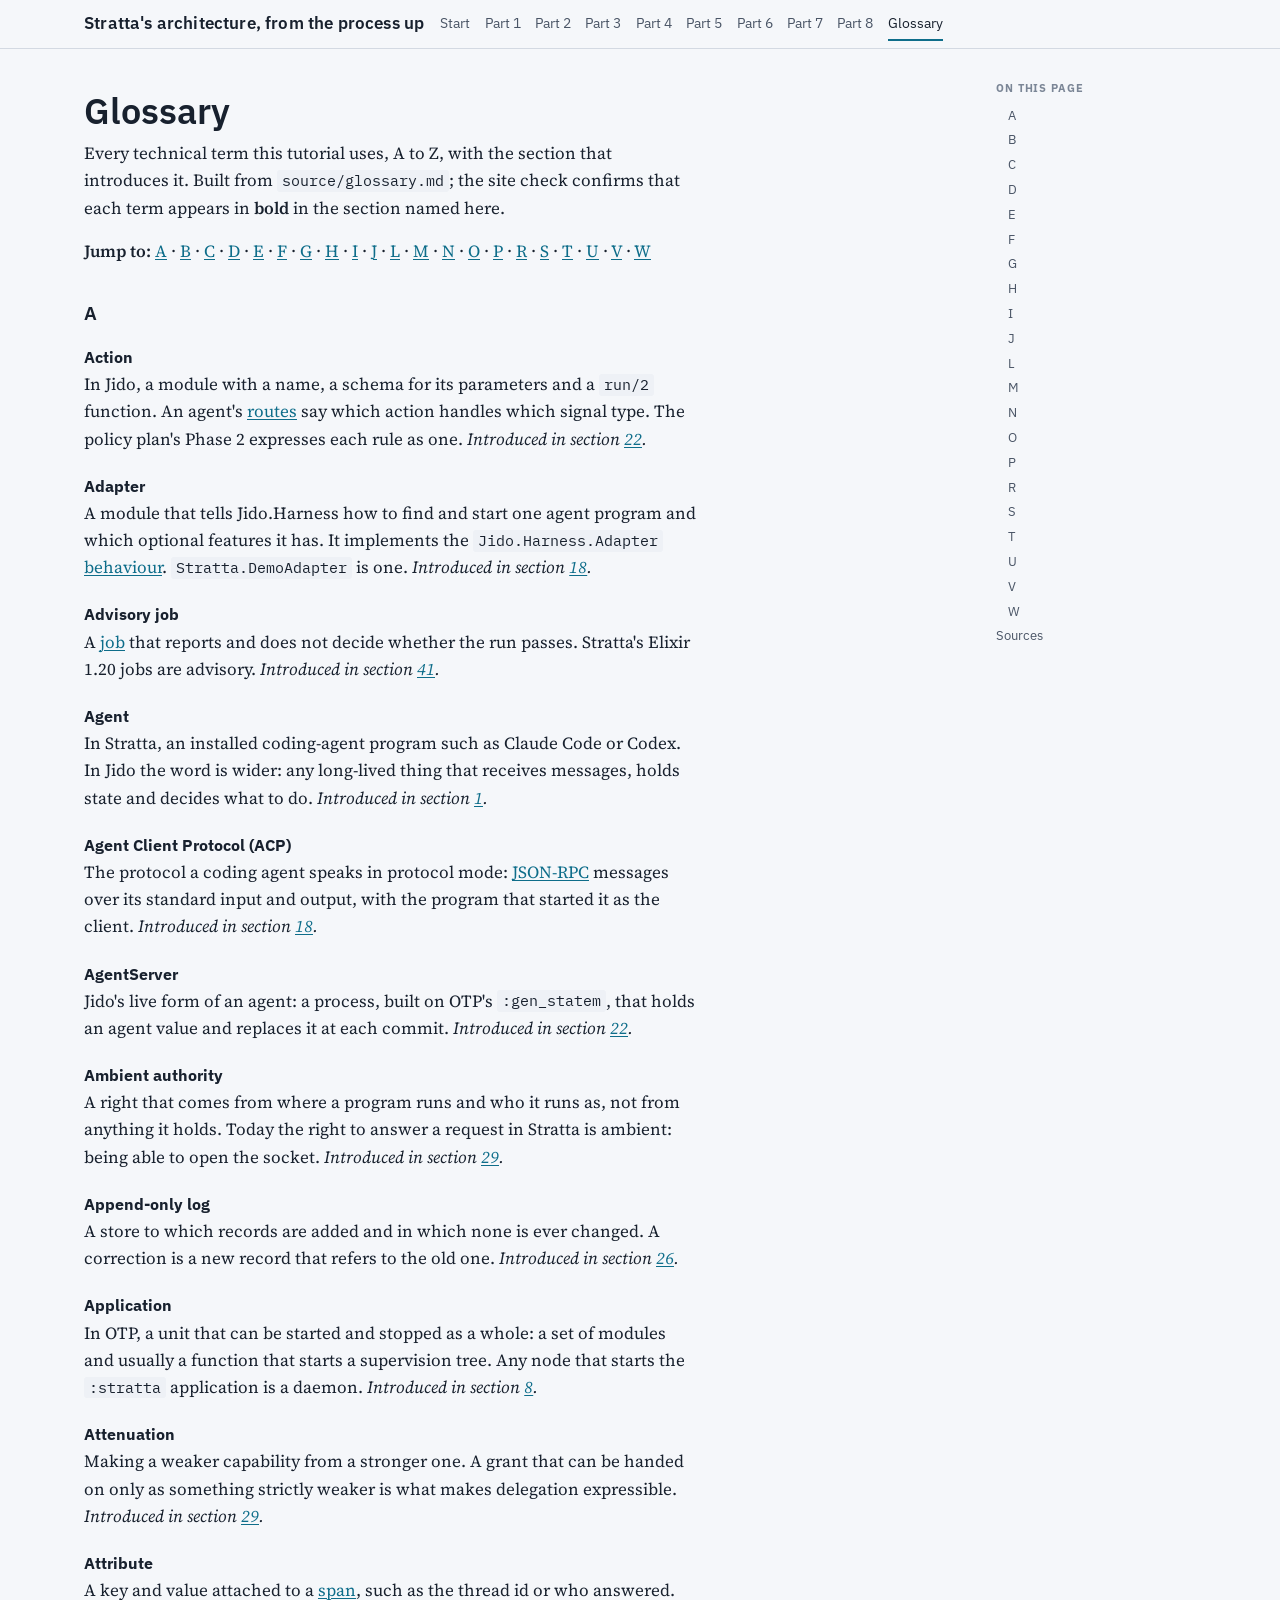
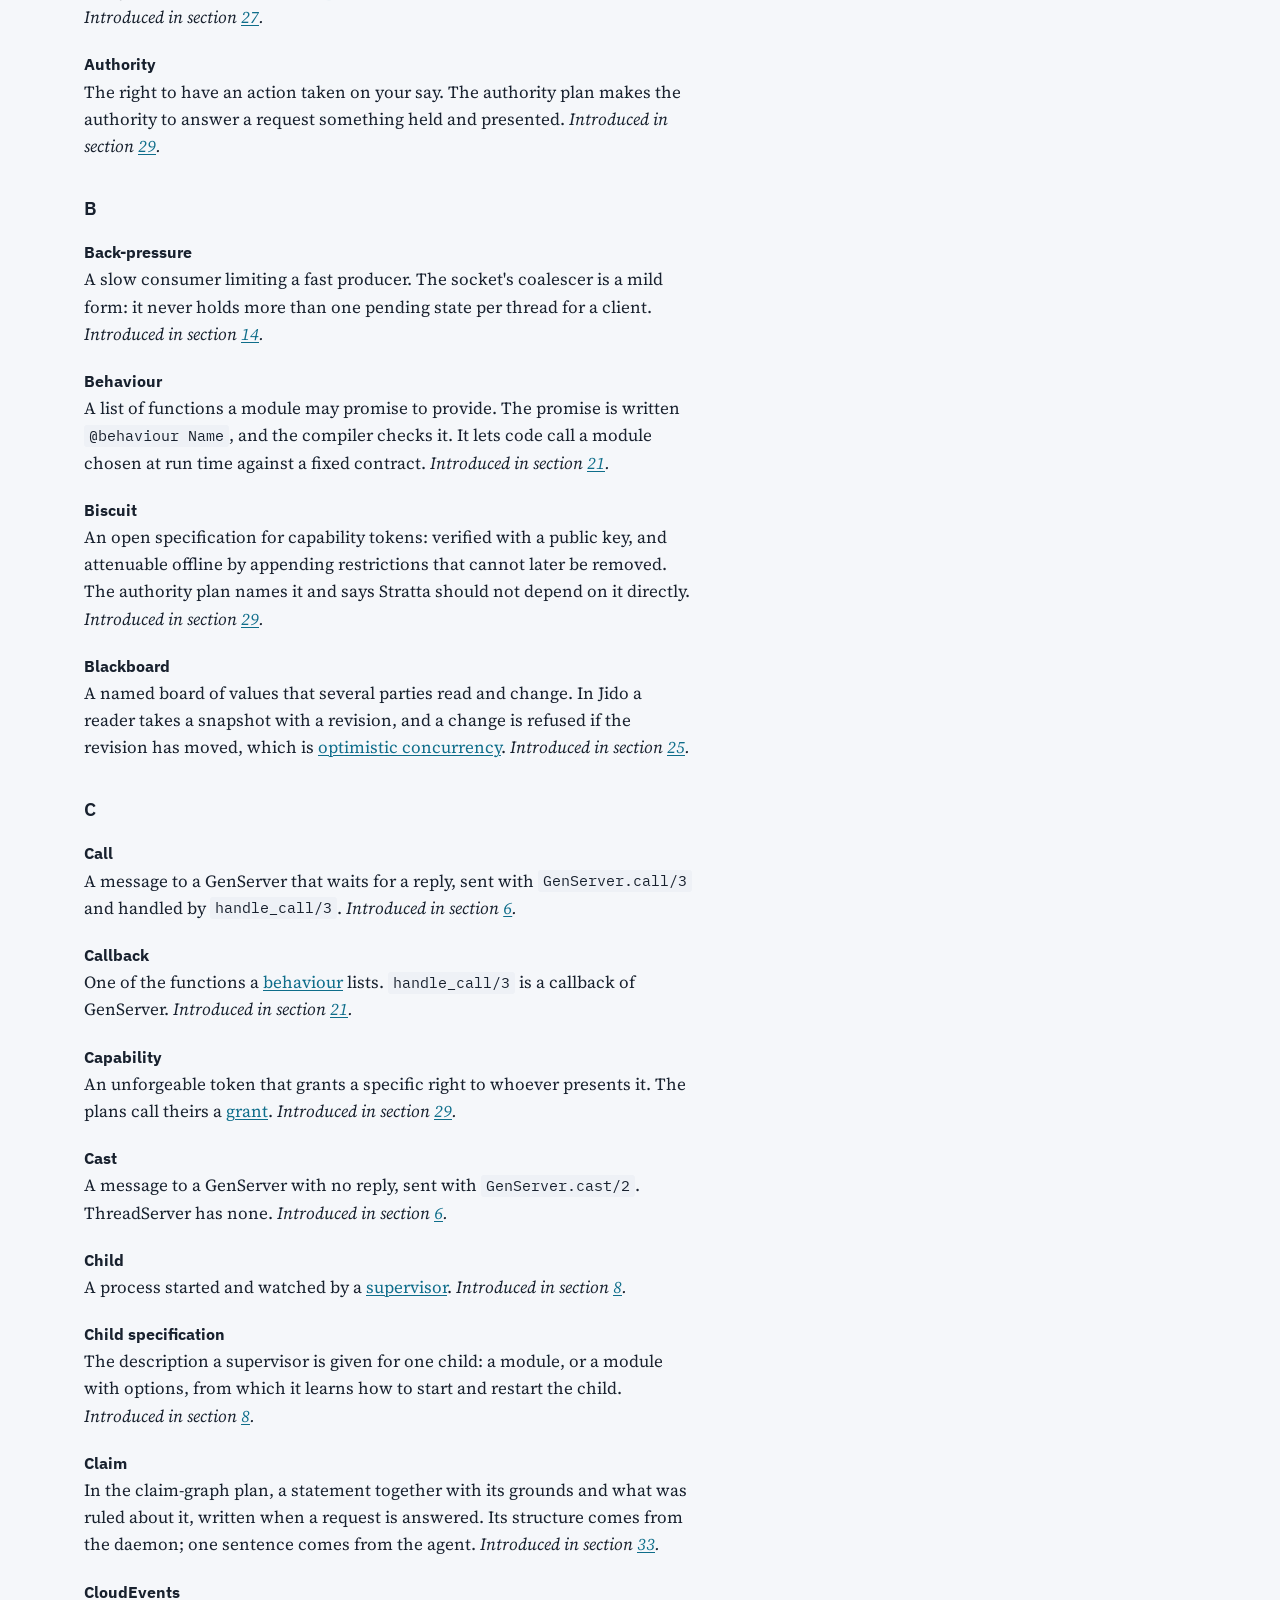
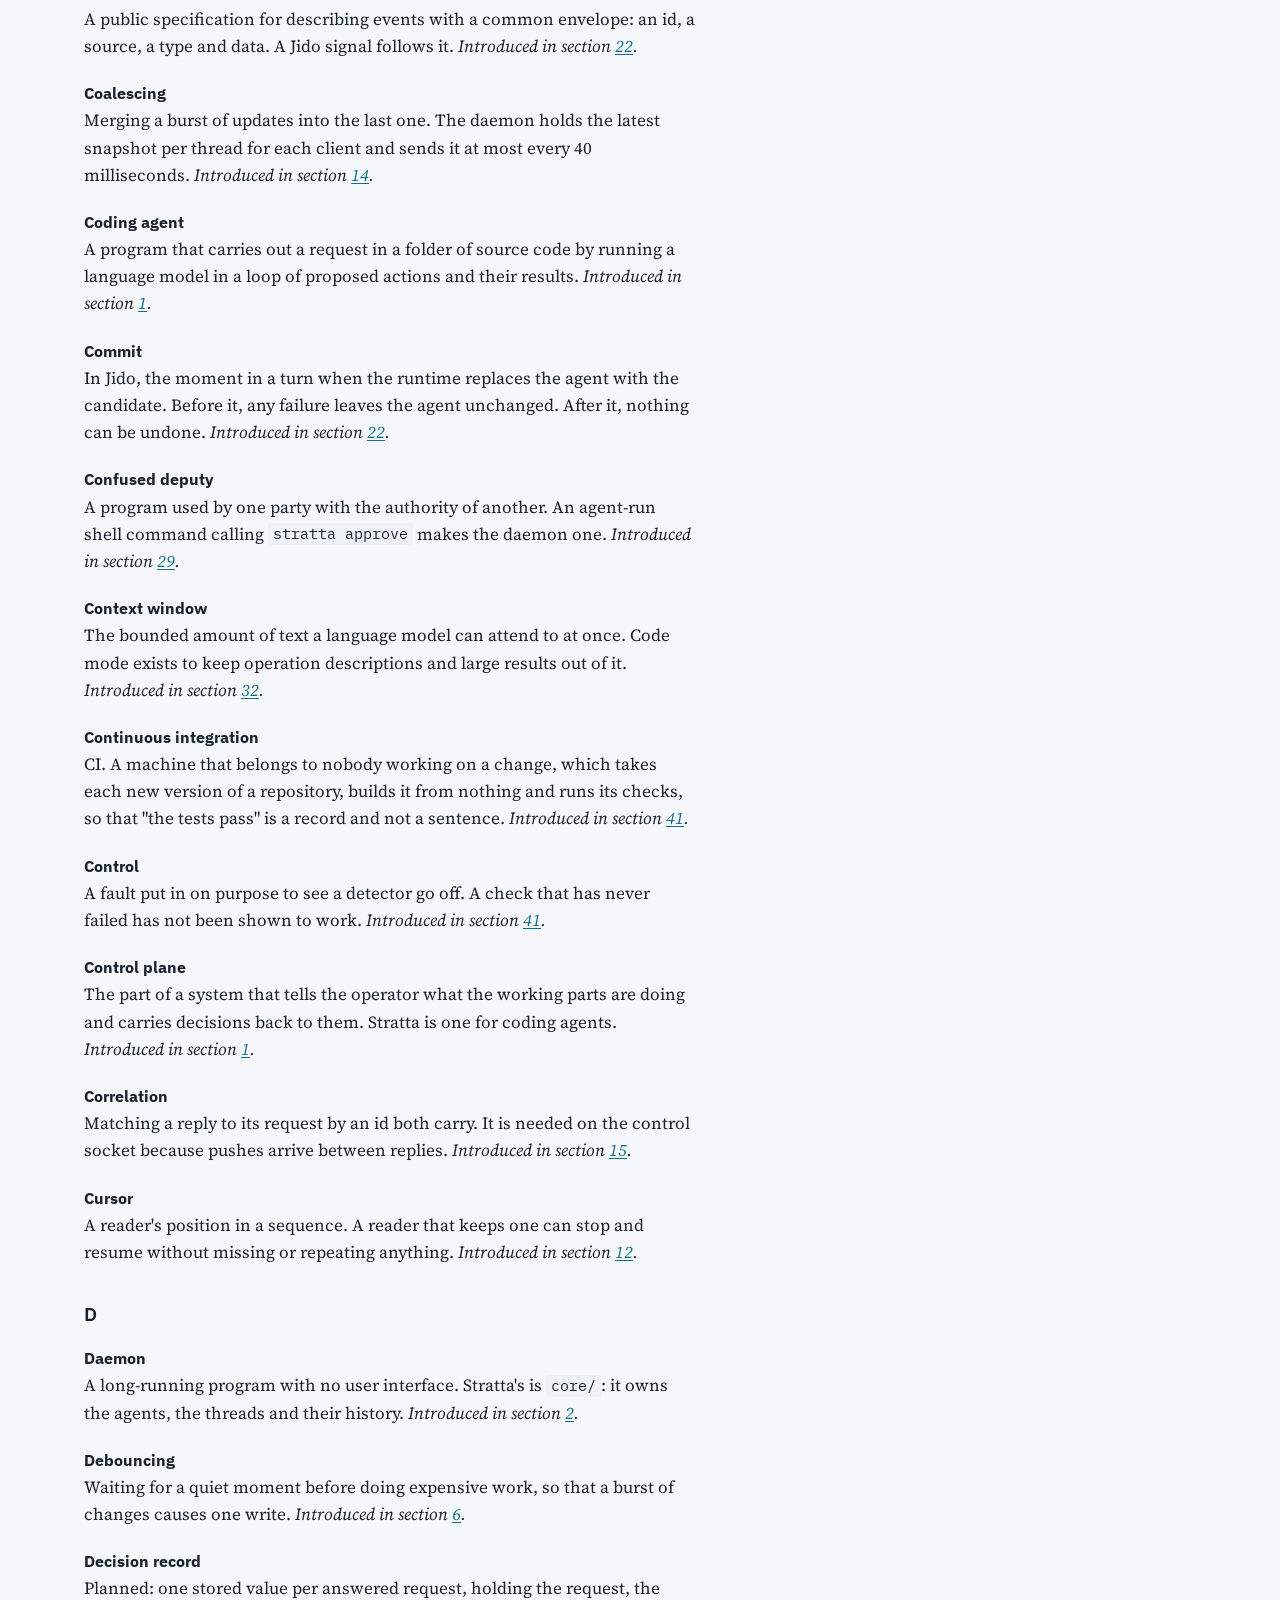
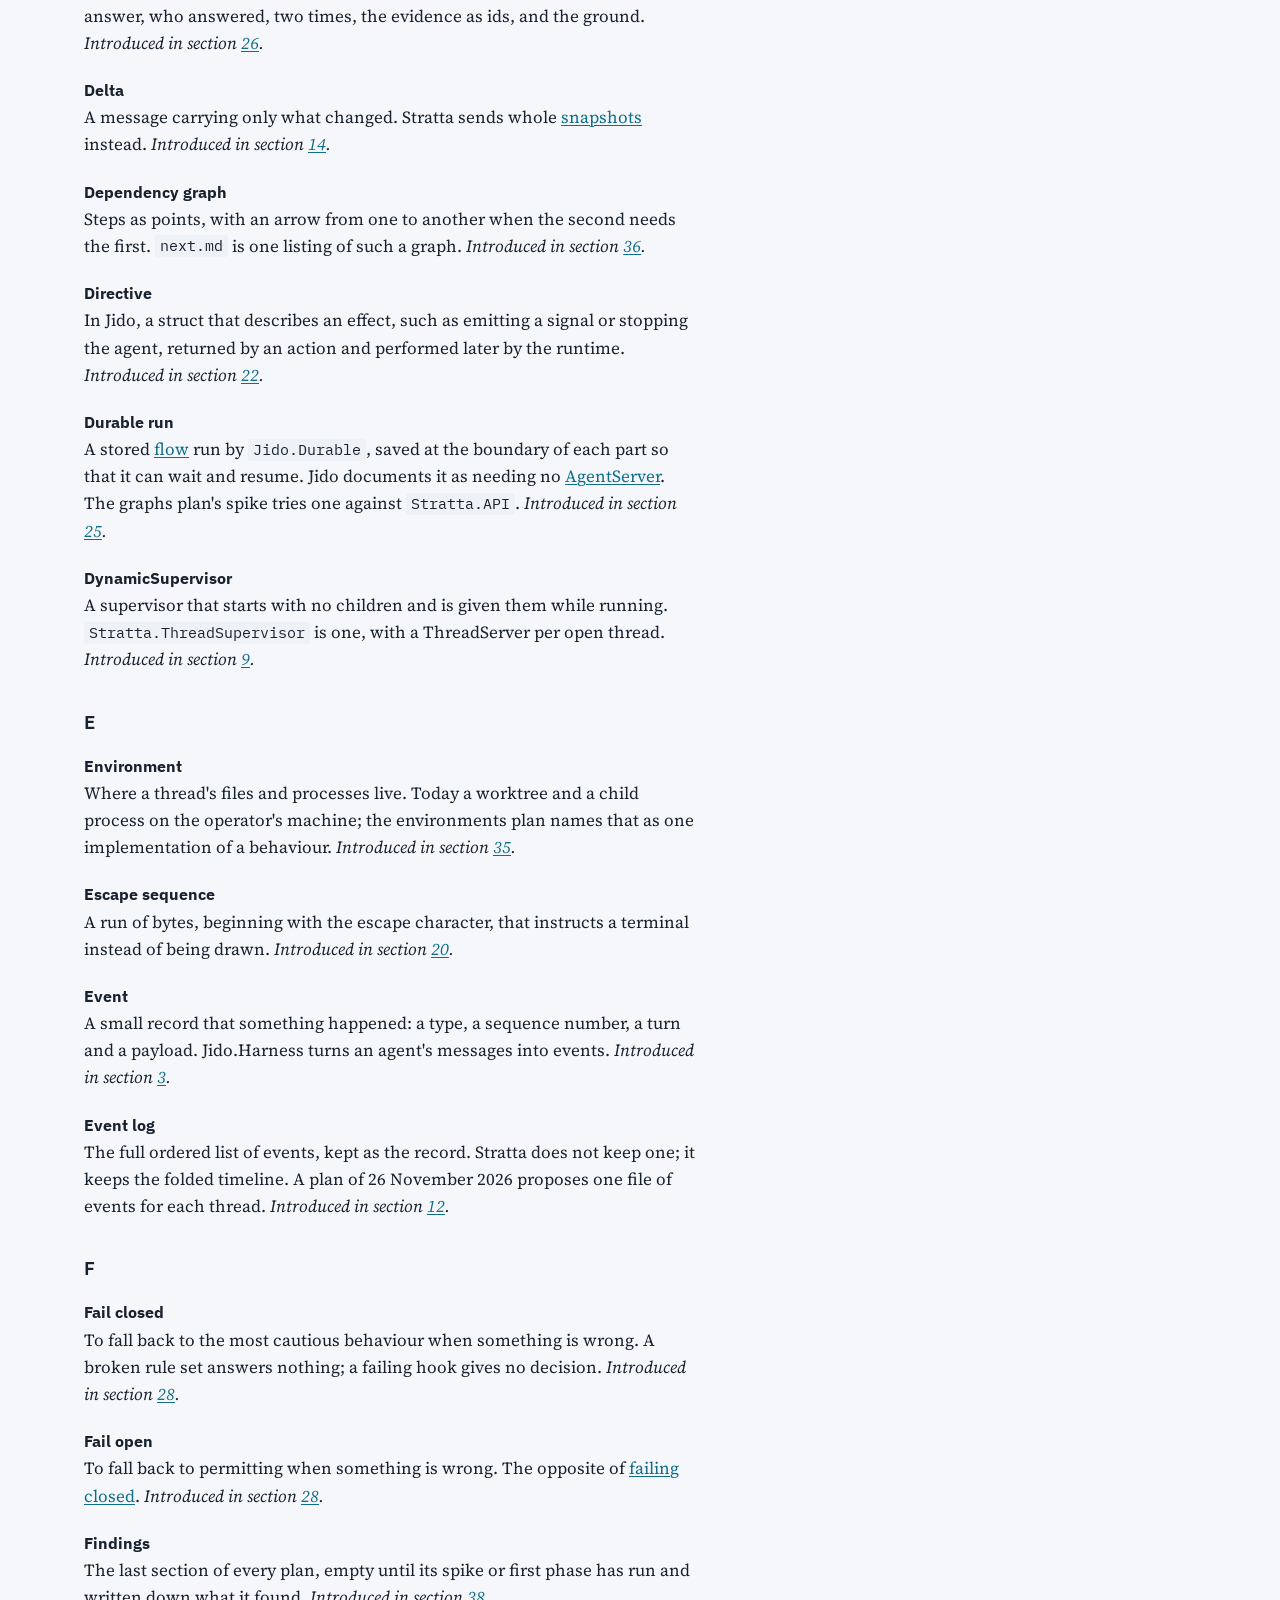
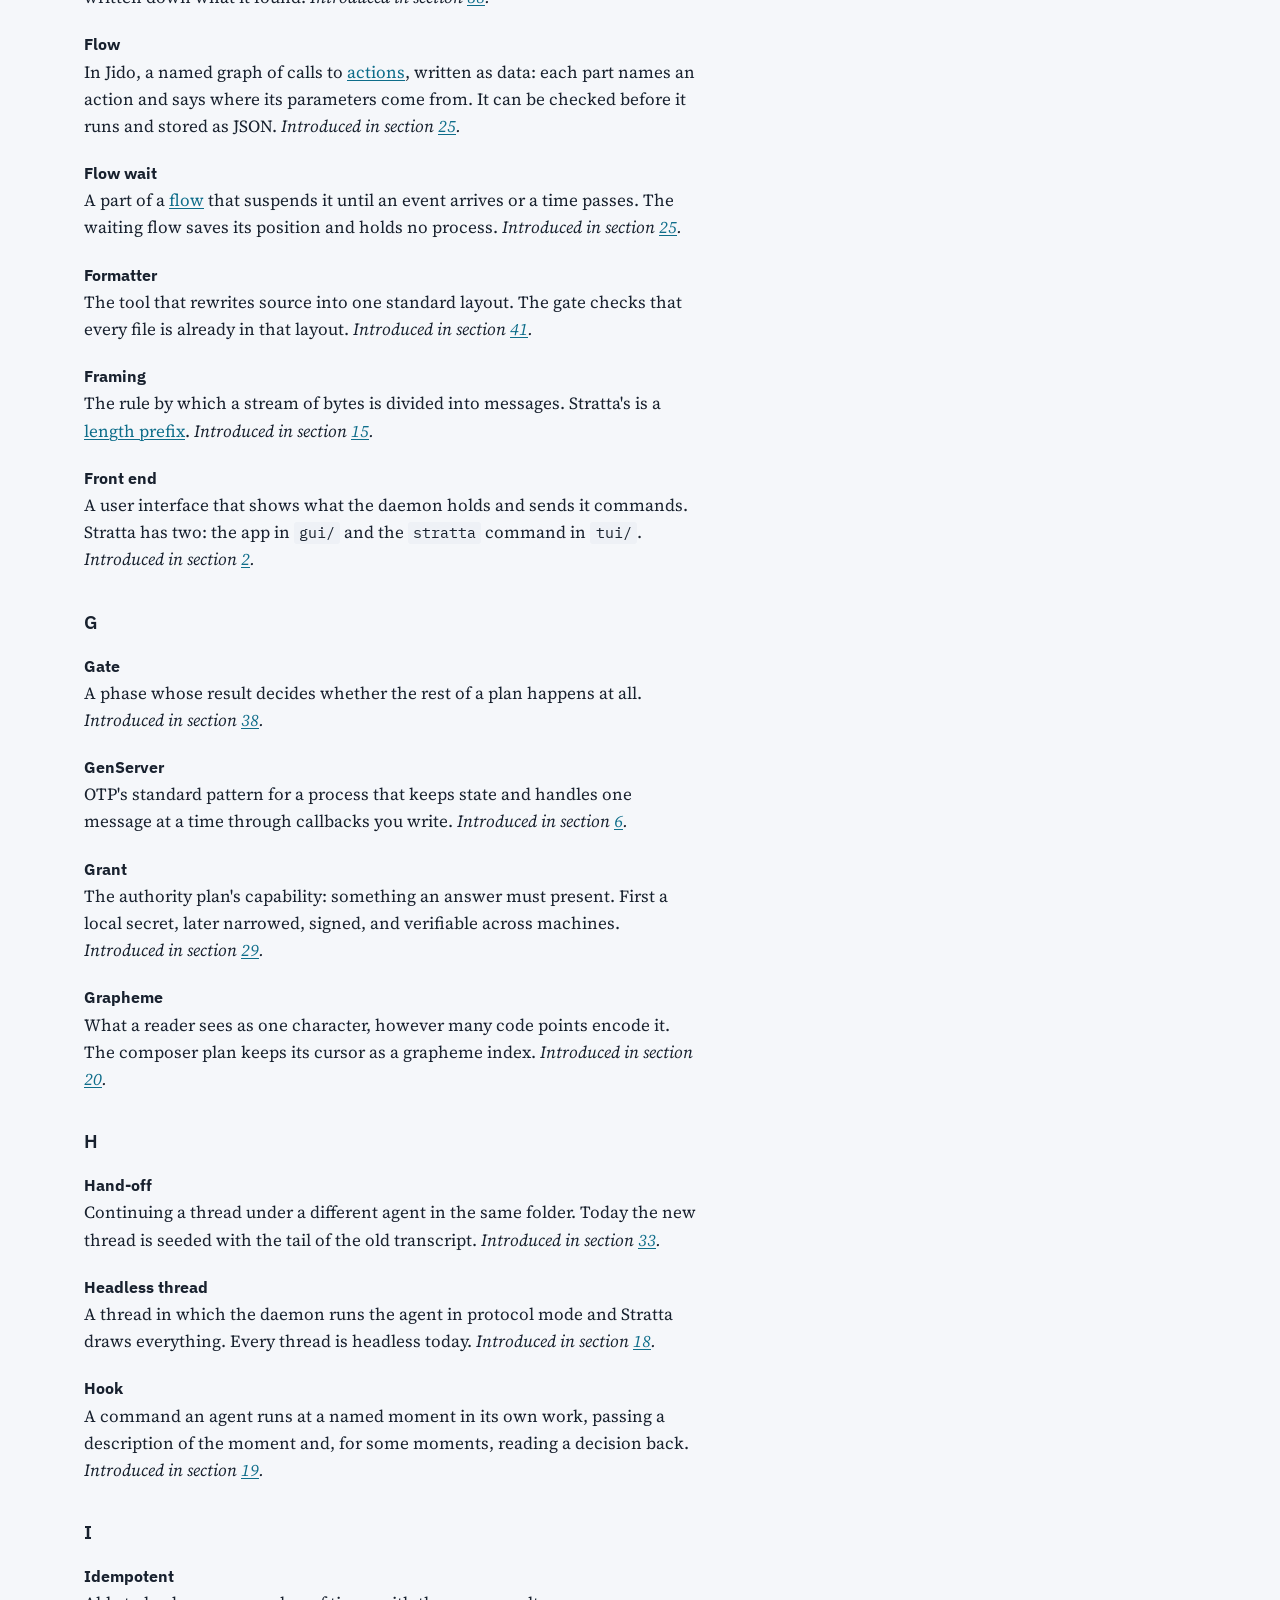
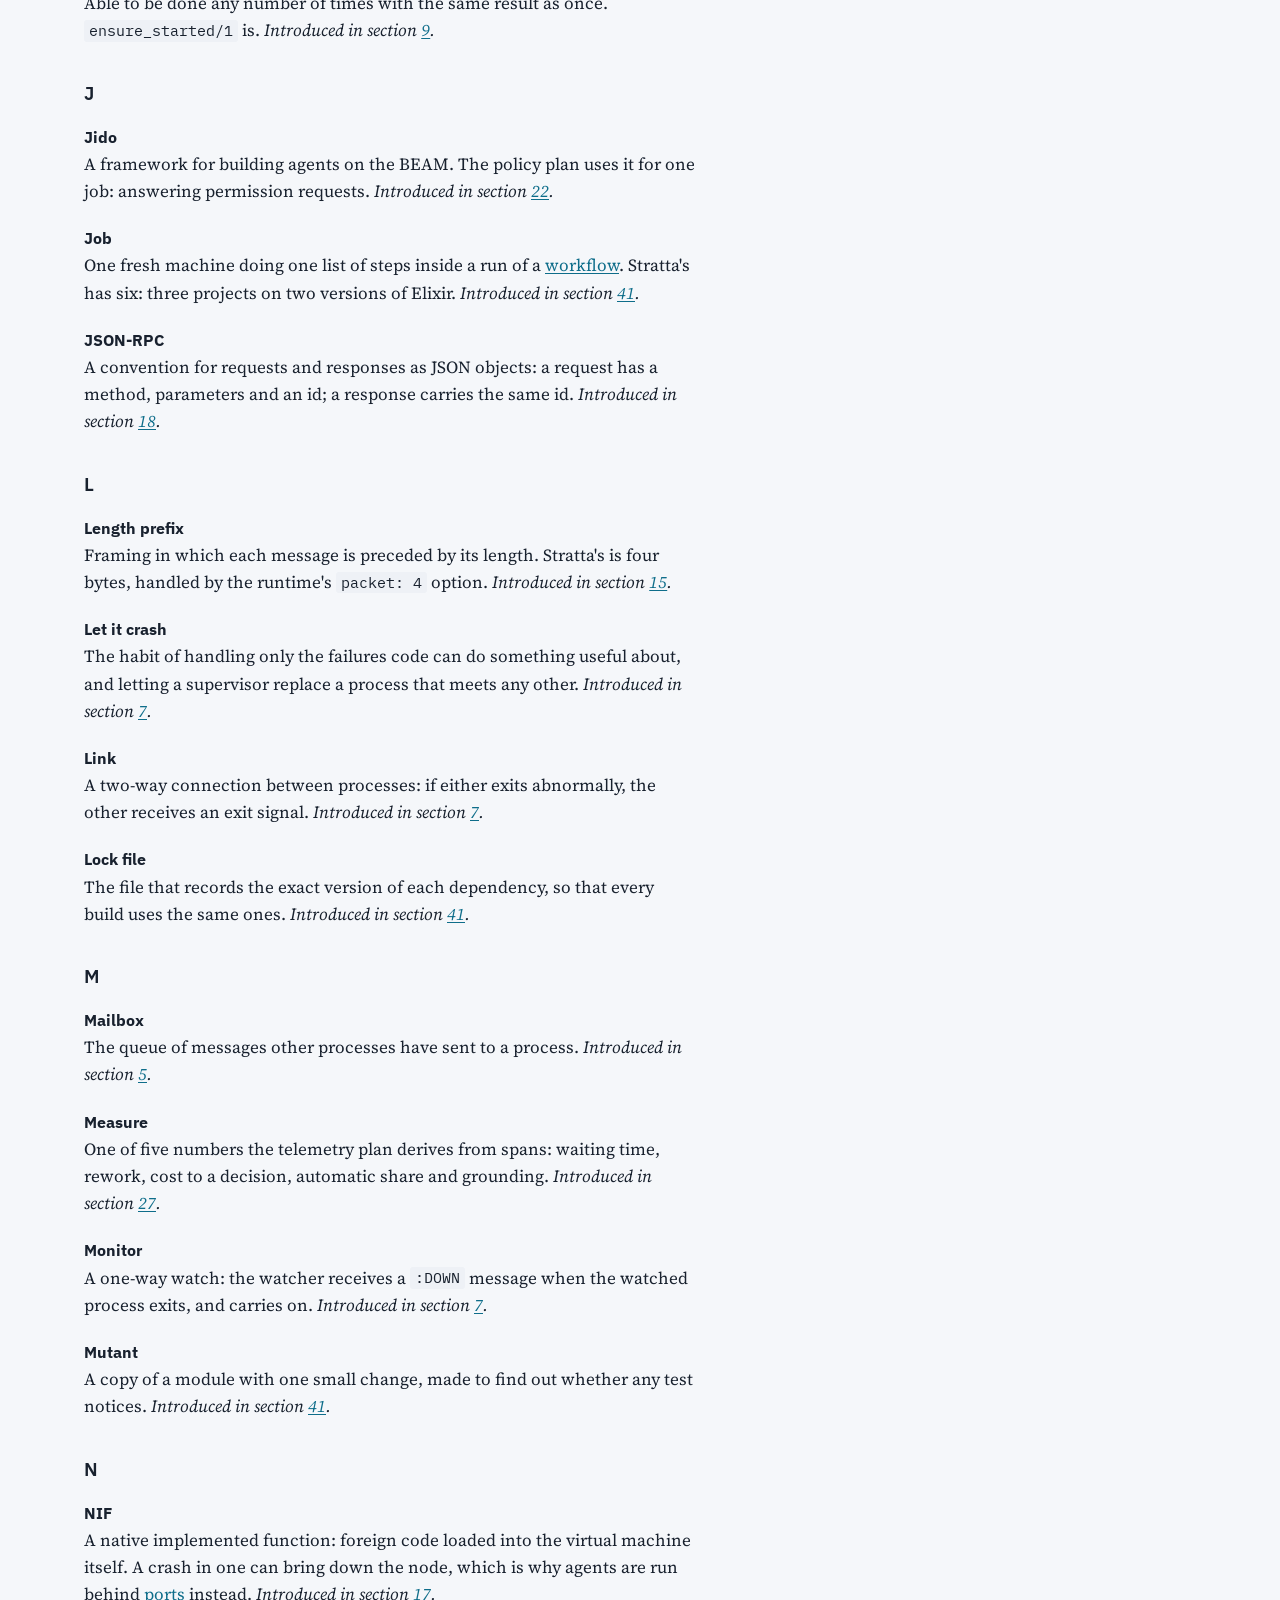
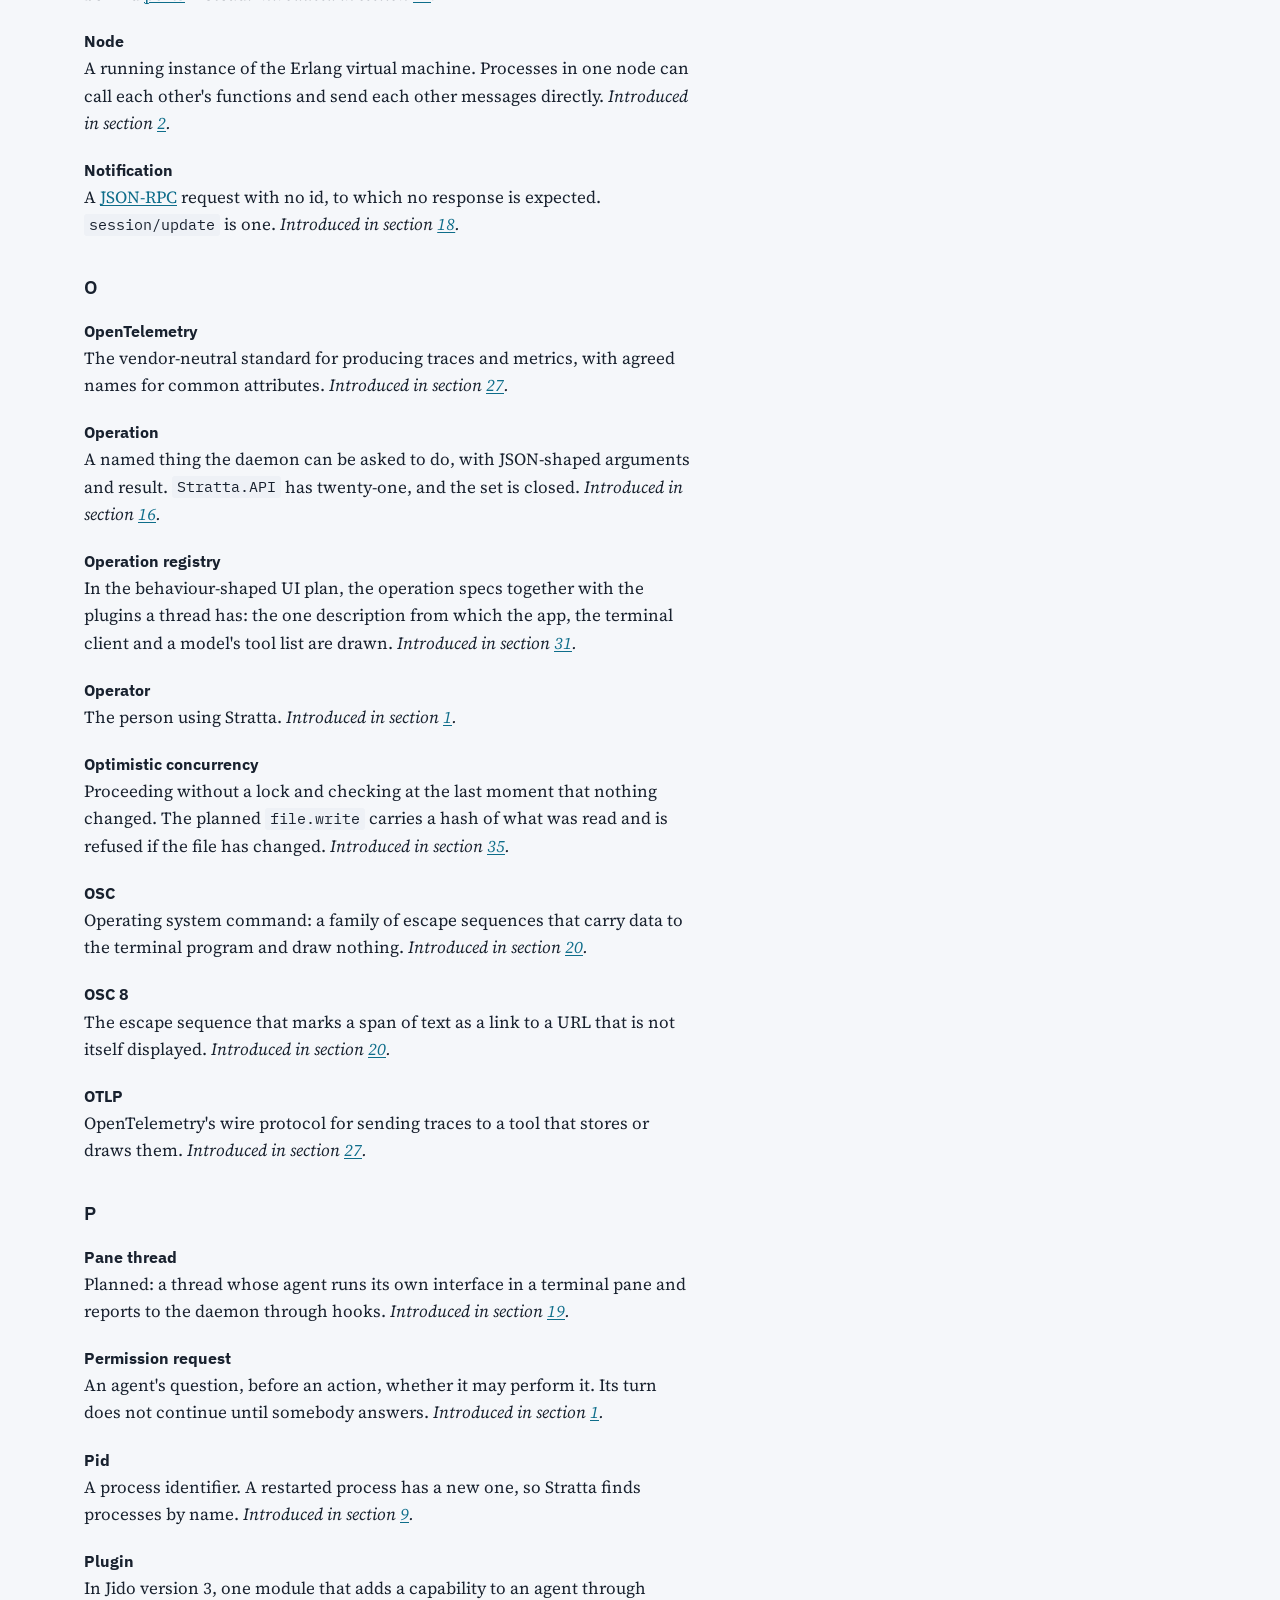
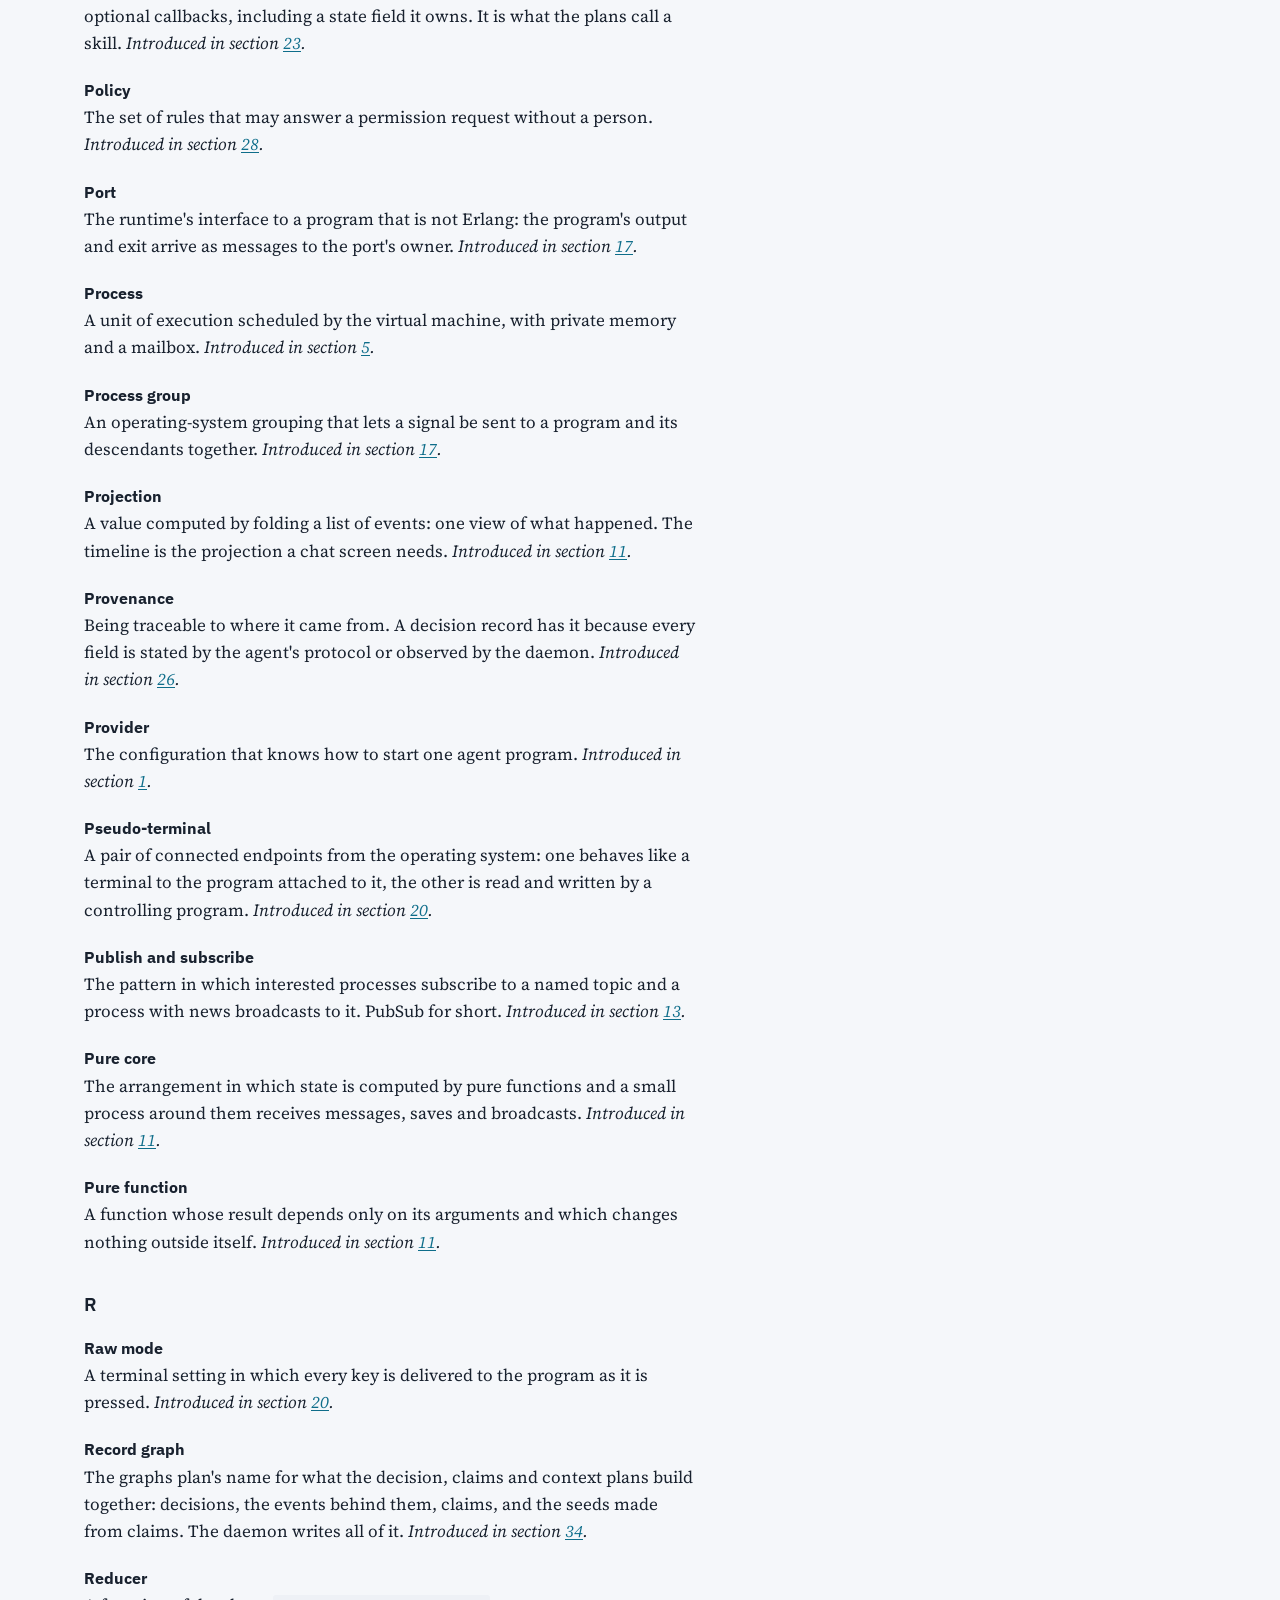
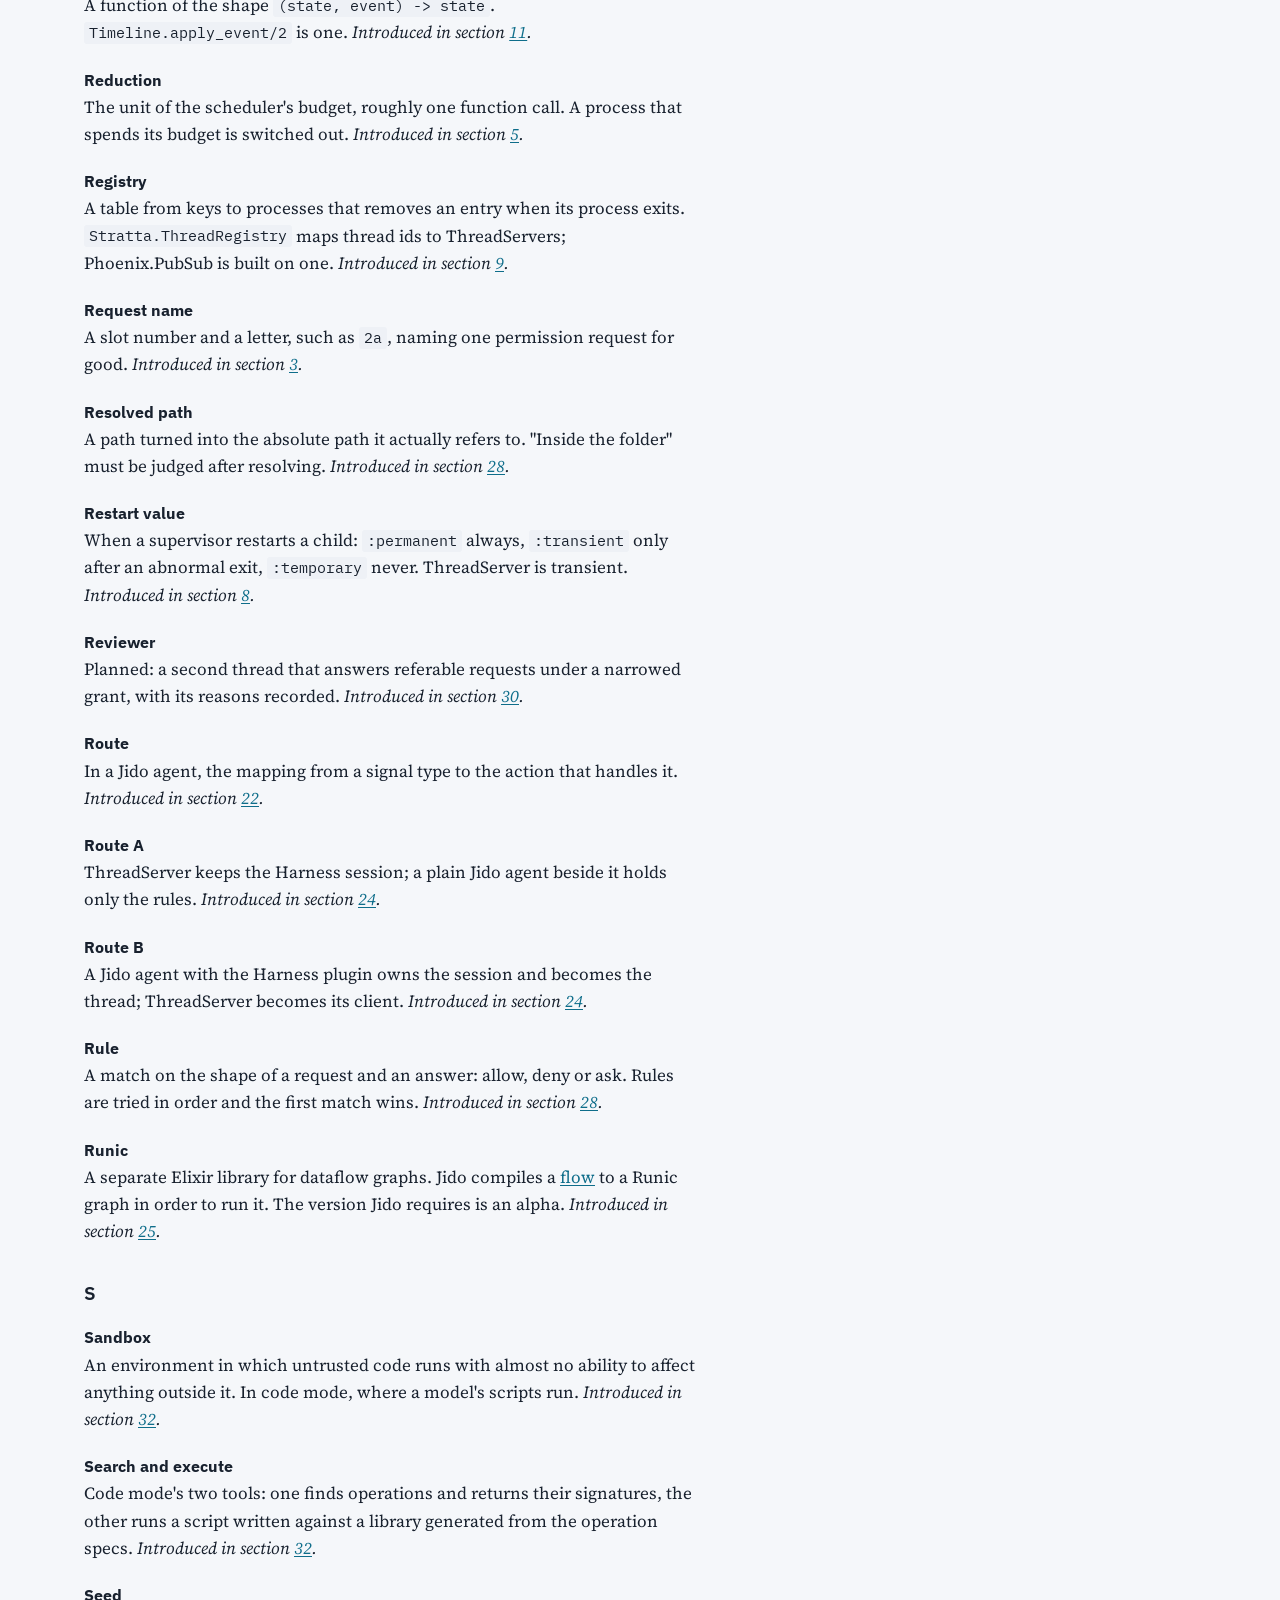
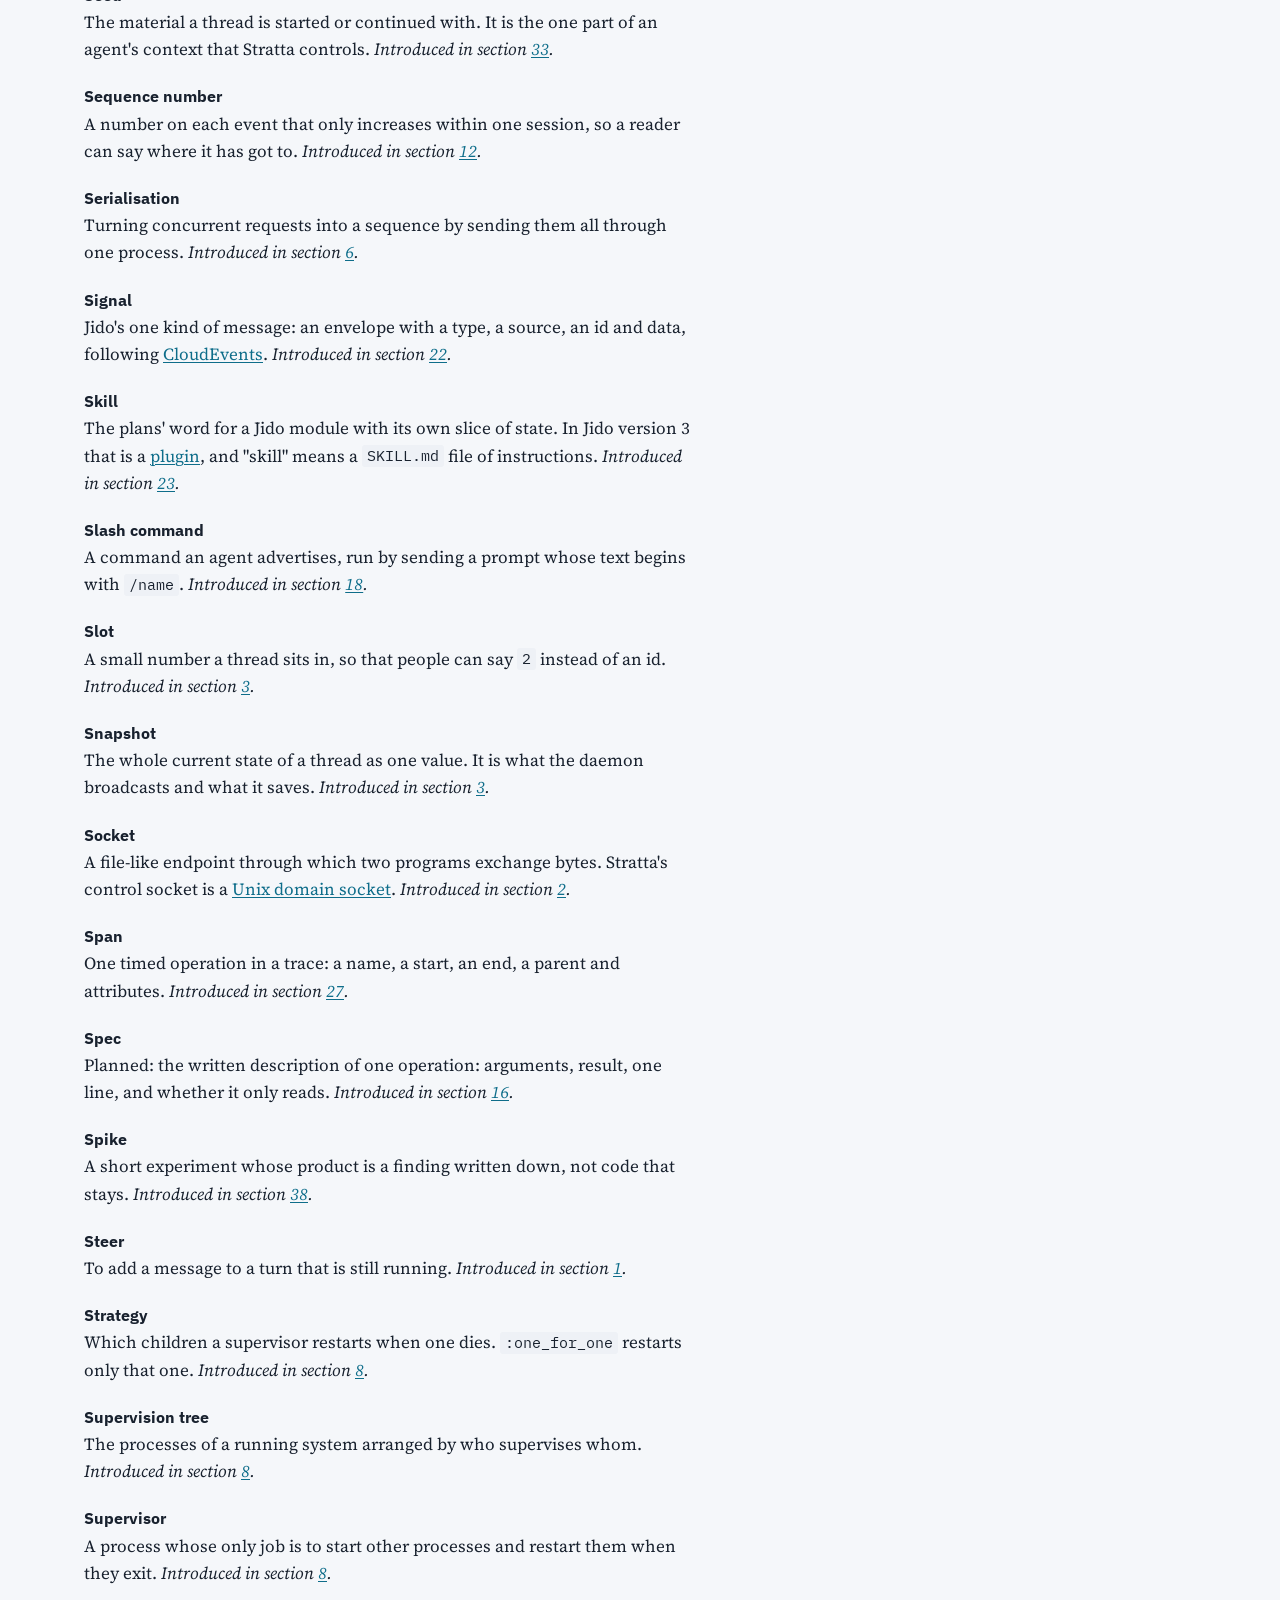
==== commit 903a0738: "CI is documented and has a control; findings from its first runs; Apache 2.0 Step 3 of next.md, the " ====
--- a/md/docs/tutorial/glossary.html
+++ b/md/docs/tutorial/glossary.html
@@ -9,7 +9,7 @@
 <link rel="stylesheet" href="assets/style.css">
 </head>
 <body>
-<header class="topbar"><div class="topbar-inner"><a class="brand" href="index.html"><span class="brand-long">Stratta's architecture, from the process up</span><span class="brand-short">Stratta architecture</span></a><nav aria-label="Parts"><a href="index.html">Start</a><a href="part1.html">Part 1</a><a href="part2.html">Part 2</a><a href="part3.html">Part 3</a><a href="part4.html">Part 4</a><a href="part5.html">Part 5</a><a href="part6.html">Part 6</a><a href="part7.html">Part 7</a><a href="glossary.html" aria-current="page">Glossary</a></nav></div></header>
+<header class="topbar"><div class="topbar-inner"><a class="brand" href="index.html"><span class="brand-long">Stratta's architecture, from the process up</span><span class="brand-short">Stratta architecture</span></a><nav aria-label="Parts"><a href="index.html">Start</a><a href="part1.html">Part 1</a><a href="part2.html">Part 2</a><a href="part3.html">Part 3</a><a href="part4.html">Part 4</a><a href="part5.html">Part 5</a><a href="part6.html">Part 6</a><a href="part7.html">Part 7</a><a href="part8.html">Part 8</a><a href="glossary.html" aria-current="page">Glossary</a></nav></div></header>
 <div class="page">
 <main class="prose">
 <h1 id="glossary">Glossary</h1>
@@ -20,6 +20,8 @@
 <p>In Jido, a module with a name, a schema for its parameters and a <code>run/2</code> function. An agent's <a href="glossary.html#g-route">routes</a> say which action handles which signal type. The policy plan's Phase 2 expresses each rule as one. <em>Introduced in section <a href="part5.html#s22">22</a>.</em></p>
 <h4 id="g-adapter">Adapter</h4>
 <p>A module that tells Jido.Harness how to find and start one agent program and which optional features it has. It implements the <code>Jido.Harness.Adapter</code> <a href="glossary.html#g-behaviour">behaviour</a>. <code>Stratta.DemoAdapter</code> is one. <em>Introduced in section <a href="part4.html#s18">18</a>.</em></p>
+<h4 id="g-advisory-job">Advisory job</h4>
+<p>A <a href="glossary.html#g-job">job</a> that reports and does not decide whether the run passes. Stratta's Elixir 1.20 jobs are advisory. <em>Introduced in section <a href="part8.html#s41">41</a>.</em></p>
 <h4 id="g-agent">Agent</h4>
 <p>In Stratta, an installed coding-agent program such as Claude Code or Codex. In Jido the word is wider: any long-lived thing that receives messages, holds state and decides what to do. <em>Introduced in section <a href="part1.html#s1">1</a>.</em></p>
 <h4 id="g-agent-client-protocol-acp">Agent Client Protocol (ACP)</h4>
@@ -74,6 +76,10 @@
 <p>A program used by one party with the authority of another. An agent-run shell command calling <code>stratta approve</code> makes the daemon one. <em>Introduced in section <a href="part6.html#s29">29</a>.</em></p>
 <h4 id="g-context-window">Context window</h4>
 <p>The bounded amount of text a language model can attend to at once. Code mode exists to keep operation descriptions and large results out of it. <em>Introduced in section <a href="part6.html#s32">32</a>.</em></p>
+<h4 id="g-continuous-integration">Continuous integration</h4>
+<p>CI. A machine that belongs to nobody working on a change, which takes each new version of a repository, builds it from nothing and runs its checks, so that "the tests pass" is a record and not a sentence. <em>Introduced in section <a href="part8.html#s41">41</a>.</em></p>
+<h4 id="g-control">Control</h4>
+<p>A fault put in on purpose to see a detector go off. A check that has never failed has not been shown to work. <em>Introduced in section <a href="part8.html#s41">41</a>.</em></p>
 <h4 id="g-control-plane">Control plane</h4>
 <p>The part of a system that tells the operator what the working parts are doing and carries decisions back to them. Stratta is one for coding agents. <em>Introduced in section <a href="part1.html#s1">1</a>.</em></p>
 <h4 id="g-correlation">Correlation</h4>
@@ -117,6 +123,8 @@
 <p>In Jido, a named graph of calls to <a href="glossary.html#g-action">actions</a>, written as data: each part names an action and says where its parameters come from. It can be checked before it runs and stored as JSON. <em>Introduced in section <a href="part5.html#s25">25</a>.</em></p>
 <h4 id="g-flow-wait">Flow wait</h4>
 <p>A part of a <a href="glossary.html#g-flow">flow</a> that suspends it until an event arrives or a time passes. The waiting flow saves its position and holds no process. <em>Introduced in section <a href="part5.html#s25">25</a>.</em></p>
+<h4 id="g-formatter">Formatter</h4>
+<p>The tool that rewrites source into one standard layout. The gate checks that every file is already in that layout. <em>Introduced in section <a href="part8.html#s41">41</a>.</em></p>
 <h4 id="g-framing">Framing</h4>
 <p>The rule by which a stream of bytes is divided into messages. Stratta's is a <a href="glossary.html#g-length-prefix">length prefix</a>. <em>Introduced in section <a href="part4.html#s15">15</a>.</em></p>
 <h4 id="g-front-end">Front end</h4>
@@ -143,6 +151,8 @@
 <h3 id="gl-j" class="gl-letter">J</h3>
 <h4 id="g-jido">Jido</h4>
 <p>A framework for building agents on the BEAM. The policy plan uses it for one job: answering permission requests. <em>Introduced in section <a href="part5.html#s22">22</a>.</em></p>
+<h4 id="g-job">Job</h4>
+<p>One fresh machine doing one list of steps inside a run of a <a href="glossary.html#g-workflow">workflow</a>. Stratta's has six: three projects on two versions of Elixir. <em>Introduced in section <a href="part8.html#s41">41</a>.</em></p>
 <h4 id="g-json-rpc">JSON-RPC</h4>
 <p>A convention for requests and responses as JSON objects: a request has a method, parameters and an id; a response carries the same id. <em>Introduced in section <a href="part4.html#s18">18</a>.</em></p>
 <h3 id="gl-l" class="gl-letter">L</h3>
@@ -152,6 +162,8 @@
 <p>The habit of handling only the failures code can do something useful about, and letting a supervisor replace a process that meets any other. <em>Introduced in section <a href="part2.html#s7">7</a>.</em></p>
 <h4 id="g-link">Link</h4>
 <p>A two-way connection between processes: if either exits abnormally, the other receives an exit signal. <em>Introduced in section <a href="part2.html#s7">7</a>.</em></p>
+<h4 id="g-lock-file">Lock file</h4>
+<p>The file that records the exact version of each dependency, so that every build uses the same ones. <em>Introduced in section <a href="part8.html#s41">41</a>.</em></p>
 <h3 id="gl-m" class="gl-letter">M</h3>
 <h4 id="g-mailbox">Mailbox</h4>
 <p>The queue of messages other processes have sent to a process. <em>Introduced in section <a href="part2.html#s5">5</a>.</em></p>
@@ -159,6 +171,8 @@
 <p>One of five numbers the telemetry plan derives from spans: waiting time, rework, cost to a decision, automatic share and grounding. <em>Introduced in section <a href="part6.html#s27">27</a>.</em></p>
 <h4 id="g-monitor">Monitor</h4>
 <p>A one-way watch: the watcher receives a <code>:DOWN</code> message when the watched process exits, and carries on. <em>Introduced in section <a href="part2.html#s7">7</a>.</em></p>
+<h4 id="g-mutant">Mutant</h4>
+<p>A copy of a module with one small change, made to find out whether any test notices. <em>Introduced in section <a href="part8.html#s41">41</a>.</em></p>
 <h3 id="gl-n" class="gl-letter">N</h3>
 <h4 id="g-nif">NIF</h4>
 <p>A native implemented function: foreign code loaded into the virtual machine itself. A crash in one can bring down the node, which is why agents are run behind <a href="glossary.html#g-port">ports</a> instead. <em>Introduced in section <a href="part4.html#s17">17</a>.</em></p>
@@ -285,6 +299,8 @@
 <p>A short-lived process that runs one function and exits. <em>Introduced in section <a href="part2.html#s10">10</a>.</em></p>
 <h4 id="g-task-supervisor">Task.Supervisor</h4>
 <p>A supervisor for tasks, so that they belong to the tree and are cleaned up with it. <em>Introduced in section <a href="part2.html#s10">10</a>.</em></p>
+<h4 id="g-the-gate">The gate</h4>
+<p>The commands every change to Stratta must pass, in each of its three projects: two compiles with warnings treated as errors, the format check, and the tests. Not the same as a <a href="glossary.html#g-gate">gate</a> in a plan. <em>Introduced in section <a href="part8.html#s41">41</a>.</em></p>
 <h4 id="g-thread">Thread</h4>
 <p>Stratta's unit: one conversation with one agent in one working folder, with everything that happened in it. <em>Introduced in section <a href="part1.html#s1">1</a>.</em></p>
 <h4 id="g-timeline">Timeline</h4>
@@ -312,6 +328,10 @@
 <h4 id="g-view-command">View command</h4>
 <p>In the planned command language, a line only a front end can carry out, such as showing the diff. <em>Introduced in section <a href="part6.html#s31">31</a>.</em></p>
 <h3 id="gl-w" class="gl-letter">W</h3>
+<h4 id="g-warning">Warning</h4>
+<p>What a compiler reports about code that will run and looks wrong, such as a variable never read or a branch never taken. Stratta's gate treats any warning as a failure. <em>Introduced in section <a href="part8.html#s41">41</a>.</em></p>
+<h4 id="g-workflow">Workflow</h4>
+<p>The file that tells GitHub's machines what to run and when. Stratta's is <code>.github/workflows/ci.yml</code>. <em>Introduced in section <a href="part8.html#s41">41</a>.</em></p>
 <h4 id="g-work-graph">Work graph</h4>
 <p>The graphs plan's name for work arranged across threads: threads as points, with a line from one to another when the first one's outcome is the reason the second was started. <em>Introduced in section <a href="part6.html#s34">34</a>.</em></p>
 <h4 id="g-worktree">Worktree</h4>
@@ -319,8 +339,9 @@
 <h2 id="sources">Sources</h2>
 <p>This tutorial was written by an AI model (Claude) on 25 November 2026, at the request of the repository's owner, from <code>next.md</code> and <code>plans/</code> in the Stratta repository. <a class="xref" href="part5.html#s25">Section 25</a> and <a class="xref" href="part6.html#s34">section 34</a>, the end of <a class="xref" href="part3.html#s12">section 12</a> and two items of <a class="xref" href="part7.html#s40">section 40</a> were added on 26 November 2026. What follows says what each statement rests on. The same information, claim by claim, is in <code>research/source-checks.md</code>, and the commands and output behind the checks are in <code>research/verify/</code>.</p>
 <p><strong>Stratta.</strong> <code>markreveley/stratta</code>, main branch at commit <code>a7c451f</code> (25 November 2026), cloned and read directly. Read in full: <code>next.md</code>, <code>README.md</code>, <code>core/README.md</code>, all sixteen files in <code>plans/</code>, and in <code>core/lib/stratta/</code> the modules <code>application.ex</code>, <code>thread_server.ex</code>, <code>timeline.ex</code>, <code>store.ex</code>, <code>api.ex</code>, <code>socket.ex</code>, <code>providers.ex</code> and <code>demo_adapter.ex</code>. Read in part: <code>threads.ex</code> (slots, thread creation, hand-off, deletion), <code>tui/lib/stratta/tui/client.ex</code> and <code>app.ex</code> in full and the openings of <code>status.ex</code> and <code>term.ex</code>, and in <code>gui/</code> the two application modules, <code>mix.exs</code>, and the subscription lines of <code>app_live.ex</code>. Not read: <code>git.ex</code>, the demo agent's script, and most of the terminal client and the app. Where the tutorial describes those (for example how <code>Render</code> measures text), it repeats what the plans say under their own heading "Checked in the code on 2026-11-25".</p>
-<p><strong>Stratta, 26 November 2026.</strong> <a class="xref" href="part1.html#s4">section 4</a> and <a class="xref" href="part7.html">Part 7</a> follow <code>next.md</code> and the plans as they stood after that day's reordering. <a class="xref" href="part5.html#s25">section 25</a>, <a class="xref" href="part6.html#s34">section 34</a>, the end of <a class="xref" href="part3.html#s12">section 12</a> and two items of <a class="xref" href="part7.html#s40">section 40</a> follow two plans written later the same day, <code>plans/event-log.md</code> and <code>plans/graphs.md</code>, and the sentences added to seven other plans and to <code>next.md</code> with them. Those were written in the same working session as these sections, by the same author, and are read here at commit <code>2846650</code> on Stratta's <code>main</code>. The plan <code>plans/adversarial-boundaries.md</code> is also at that commit and is not described in this tutorial.</p>
-<p><strong>Stratta, 27 November 2026.</strong> The step numbers in <a class="xref" href="part7.html">Part 7</a> follow <code>next.md</code> at commit <code>f9634a3</code>, where six steps on verification were put ahead of the rest and every older step's number rose by six. Steps 2 to 7, 26 and 27 are named in <a class="xref" href="part7.html#s36">section 36</a> and <a class="xref" href="part7.html#s37">section 37</a> and not described. At that commit Stratta's documents are under <code>md/</code>.</p>
+<p><strong>Stratta, 26 November 2026.</strong> <a class="xref" href="part1.html#s4">section 4</a> and <a class="xref" href="part7.html">Part 7</a> follow <code>next.md</code> and the plans as they stood after that day's reordering. <a class="xref" href="part5.html#s25">section 25</a>, <a class="xref" href="part6.html#s34">section 34</a>, the end of <a class="xref" href="part3.html#s12">section 12</a> and two items of <a class="xref" href="part7.html#s40">section 40</a> follow two plans written later the same day, <code>md/plans/2026-11-26-event-log/event-log.md</code> and <code>md/plans/2026-11-26-graphs/graphs.md</code>, and the sentences added to seven other plans and to <code>next.md</code> with them. Those were written in the same working session as these sections, by the same author, and are read here at commit <code>2846650</code> on Stratta's <code>main</code>. The plan <code>md/plans/2026-11-26-adversarial-boundaries/adversarial-boundaries.md</code> is also at that commit and is not described in this tutorial.</p>
+<p><strong>Stratta, 27 and 28 November 2026.</strong> The step numbers in <a class="xref" href="part7.html">Part 7</a> are looked up in <code>next.md</code> when the pages are built. Eleven steps are newer than the rest of this tutorial and are named in <a class="xref" href="part7.html#s36">section 36</a>, not described. Stratta's documents are under <code>md/</code>, and this tutorial is among them. Since commit <code>2846650</code> the code has changed in two ways, neither to what it does: every comment was removed from it, and four test files give the repositories they create a git identity. The excerpts, now nine, are checked against the current code.</p>
+<p><strong><a class="xref" href="part8.html">Part 8</a>, 28 November 2026.</strong> Written from the workflow file at commit <code>1c021fb</code> and from the logs of five runs of it on GitHub Actions, which the author read: 46127403061, 46127755300 and 46128070616 on <code>main</code>, and 46127742404 and 46128194603 on two control branches. The figure for mutants is from the spike in <code>md/analysis/2026-11-27-verification-design/</code>, run on the timeline module by itself on Elixir 1.14.0. Nothing in <a class="xref" href="part8.html">Part 8</a> was run on the author's own machine except the script that seeds the control's faults.</p>
 <p><strong>Stratta's code excerpts.</strong> Each excerpt whose title begins "Stratta:" was compared with the named file at that commit by <code>scripts/check_excerpts.py</code>, ignoring indentation. The result is <code>research/verify/stratta-excerpts.txt</code>.</p>
 <p><strong>Stratta was not run; one of its modules was.</strong> Stratta requires Elixir 1.19 on Erlang/OTP 28. The authoring environment could install only Elixir 1.14.0 on OTP 25, from its system package archive, and could not reach the Hex package registry. The output from Stratta's code in this tutorial is in <a class="xref" href="part3.html#s12">section 12</a>: <code>core/lib/stratta/timeline.ex</code>, loaded unchanged and by itself beside a stand-in for the <code>Jido.Harness.Event</code> struct, run across two lifetimes of the virtual machine by <code>scripts/check_timeline_ids.sh</code>. There are two transcripts: <code>research/verify/timeline-ids-before.txt</code>, against Stratta at <code>f102429</code>, the commit before the repair, and <code>research/verify/timeline-ids.txt</code>, against <code>2846650</code>. Neither has been run on the versions Stratta requires. The repair in Stratta was written in the same working session as <a class="xref" href="part3.html#s12">section 12</a>, by the same author. Of the seven observations in <a class="xref" href="part7.html#s40">section 40</a>, that one was run and the other six are from reading.</p>
 <p><strong>The labs.</strong> The seven scripts under <code>solutions/</code> were run with Elixir 1.14.0 on Erlang/OTP 25: forty-five tests, no failures, no compiler warnings. The exercise files compile and fail every test, as stubs should. Transcripts: <code>research/verify/labs-solutions.txt</code> and <code>labs-exercises.txt</code>. One early repeat run of the supervision lab did not report a clean pass, and its output was not kept. In 160 further runs, 120 of them under load, it always passed; its timing margins were then widened, and 40 runs of the final version all passed. The labs use nothing newer than Elixir 1.14, and they have not been run on the versions Stratta itself requires. Lab code shown on the pages is cut from <code>solutions/</code> by the build script.</p>
@@ -337,8 +358,8 @@
 <p><strong>General background, from training.</strong> The rules of OTP that the text states without a source: how GenServer, Supervisor, DynamicSupervisor, Registry and Task behave, the options of <code>:gen_tcp</code>, and the rule about <code>terminate/2</code> and trapping exits. Also OpenTelemetry's vocabulary, CloudEvents beyond what Jido's guide says, OSC 8, the Linux socket option that reports a peer's process, pseudo-terminals, the terms "confused deputy", "ambient authority" and "optimistic concurrency", and the fact that SSH can forward a Unix socket. The labs exercise several of the OTP rules directly; the rest were not checked against documentation while writing. The statement in <a class="xref" href="part6.html#s34">section 34</a> that code loaded into a node can reach everything the node can is also from training; a search excerpt of the README of Dune, a sandbox for Elixir, says the same of code that escapes it.</p>
 <p><strong>The engine and the form.</strong> The structure of this tutorial, its build script, its page skeleton, <code>assets/style.css</code> and <code>assets/site.js</code> follow an earlier tutorial by the same author. The stylesheet and the site script are copied unchanged.</p>
 <p><strong>Judgement.</strong> The four group names of <a class="xref" href="part1.html#s4">section 4</a>, the last paragraphs of <a class="xref" href="part5.html#s24">section 24</a> and <a class="xref" href="part5.html#s25">section 25</a>, and all of <a class="xref" href="part7.html#s40">section 40</a> are the author's reading and are marked as such where they appear.</p>
-<nav class="pager"><a class="prev" href="part7.html"><small>Previous</small>Part 7. Reading next.md</a></nav>
-<footer class="site-footer"><p class="ik-note">Generated from <code>source/tutorial.md</code> on 27 Nov 2026 by <code>scripts/build.py</code>. Reading these pages sends nothing anywhere.</p></footer>
+<nav class="pager"><a class="prev" href="part8.html"><small>Previous</small>Part 8. How a change is checked</a></nav>
+<footer class="site-footer"><p class="ik-note">Generated from <code>source/tutorial.md</code> on 28 Nov 2026 by <code>scripts/build.py</code>. Reading these pages sends nothing anywhere.</p></footer>
 </main>
 <aside class="rail" aria-label="On this page"><h2>On this page</h2><ol></ol></aside>
 </div>
